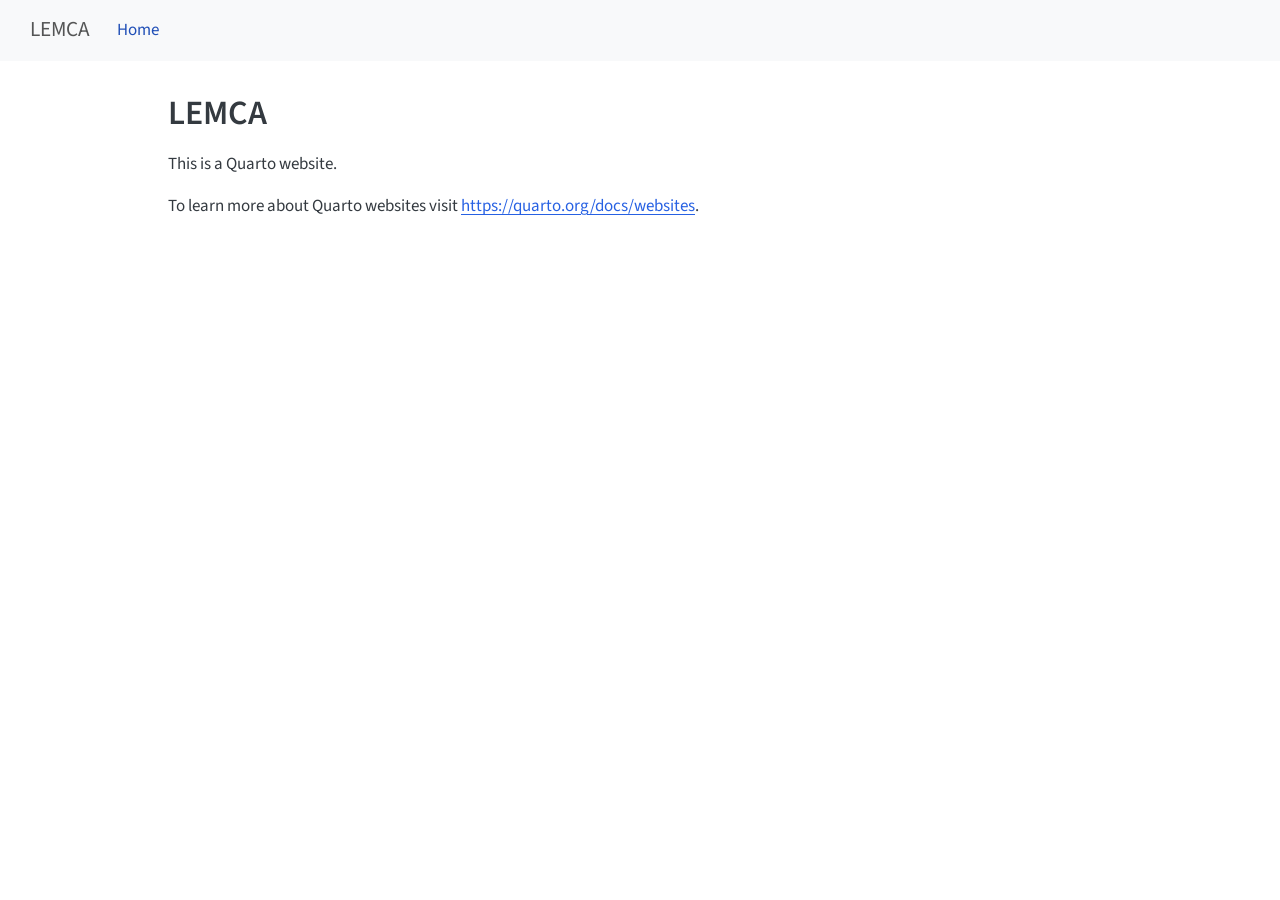
==== docs/index.html @ 1ae6f02f "qarto init" ====
<!DOCTYPE html>
<html xmlns="http://www.w3.org/1999/xhtml" lang="en" xml:lang="en"><head>

<meta charset="utf-8">
<meta name="generator" content="quarto-1.5.56">

<meta name="viewport" content="width=device-width, initial-scale=1.0, user-scalable=yes">


<title>LEMCA</title>
<style>
code{white-space: pre-wrap;}
span.smallcaps{font-variant: small-caps;}
div.columns{display: flex; gap: min(4vw, 1.5em);}
div.column{flex: auto; overflow-x: auto;}
div.hanging-indent{margin-left: 1.5em; text-indent: -1.5em;}
ul.task-list{list-style: none;}
ul.task-list li input[type="checkbox"] {
  width: 0.8em;
  margin: 0 0.8em 0.2em -1em; /* quarto-specific, see https://github.com/quarto-dev/quarto-cli/issues/4556 */ 
  vertical-align: middle;
}
</style>


<script src="site_libs/quarto-nav/quarto-nav.js"></script>
<script src="site_libs/quarto-nav/headroom.min.js"></script>
<script src="site_libs/clipboard/clipboard.min.js"></script>
<script src="site_libs/quarto-search/autocomplete.umd.js"></script>
<script src="site_libs/quarto-search/fuse.min.js"></script>
<script src="site_libs/quarto-search/quarto-search.js"></script>
<meta name="quarto:offset" content="./">
<script src="site_libs/quarto-html/quarto.js"></script>
<script src="site_libs/quarto-html/popper.min.js"></script>
<script src="site_libs/quarto-html/tippy.umd.min.js"></script>
<script src="site_libs/quarto-html/anchor.min.js"></script>
<link href="site_libs/quarto-html/tippy.css" rel="stylesheet">
<link href="site_libs/quarto-html/quarto-syntax-highlighting.css" rel="stylesheet" id="quarto-text-highlighting-styles">
<script src="site_libs/bootstrap/bootstrap.min.js"></script>
<link href="site_libs/bootstrap/bootstrap-icons.css" rel="stylesheet">
<link href="site_libs/bootstrap/bootstrap.min.css" rel="stylesheet" id="quarto-bootstrap" data-mode="light">
<script id="quarto-search-options" type="application/json">{
  "location": "navbar",
  "copy-button": false,
  "collapse-after": 3,
  "panel-placement": "end",
  "type": "overlay",
  "limit": 50,
  "keyboard-shortcut": [
    "f",
    "/",
    "s"
  ],
  "show-item-context": false,
  "language": {
    "search-no-results-text": "No results",
    "search-matching-documents-text": "matching documents",
    "search-copy-link-title": "Copy link to search",
    "search-hide-matches-text": "Hide additional matches",
    "search-more-match-text": "more match in this document",
    "search-more-matches-text": "more matches in this document",
    "search-clear-button-title": "Clear",
    "search-text-placeholder": "",
    "search-detached-cancel-button-title": "Cancel",
    "search-submit-button-title": "Submit",
    "search-label": "Search"
  }
}</script>


<link rel="stylesheet" href="styles.css">
</head>

<body class="nav-fixed">

<div id="quarto-search-results"></div>
  <header id="quarto-header" class="headroom fixed-top">
    <nav class="navbar navbar-expand-lg " data-bs-theme="dark">
      <div class="navbar-container container-fluid">
      <div class="navbar-brand-container mx-auto">
    <a class="navbar-brand" href="./index.html">
    <span class="navbar-title">LEMCA</span>
    </a>
  </div>
            <div id="quarto-search" class="" title="Search"></div>
          <button class="navbar-toggler" type="button" data-bs-toggle="collapse" data-bs-target="#navbarCollapse" aria-controls="navbarCollapse" role="menu" aria-expanded="false" aria-label="Toggle navigation" onclick="if (window.quartoToggleHeadroom) { window.quartoToggleHeadroom(); }">
  <span class="navbar-toggler-icon"></span>
</button>
          <div class="collapse navbar-collapse" id="navbarCollapse">
            <ul class="navbar-nav navbar-nav-scroll me-auto">
  <li class="nav-item">
    <a class="nav-link active" href="./index.html" aria-current="page"> 
<span class="menu-text">Home</span></a>
  </li>  
</ul>
          </div> <!-- /navcollapse -->
            <div class="quarto-navbar-tools">
</div>
      </div> <!-- /container-fluid -->
    </nav>
</header>
<!-- content -->
<div id="quarto-content" class="quarto-container page-columns page-rows-contents page-layout-article page-navbar">
<!-- sidebar -->
<!-- margin-sidebar -->
    <div id="quarto-margin-sidebar" class="sidebar margin-sidebar zindex-bottom">
        
    </div>
<!-- main -->
<main class="content" id="quarto-document-content">

<header id="title-block-header" class="quarto-title-block default">
<div class="quarto-title">
<h1 class="title">LEMCA</h1>
</div>



<div class="quarto-title-meta">

    
  
    
  </div>
  


</header>


<p>This is a Quarto website.</p>
<p>To learn more about Quarto websites visit <a href="https://quarto.org/docs/websites" class="uri">https://quarto.org/docs/websites</a>.</p>



</main> <!-- /main -->
<script id="quarto-html-after-body" type="application/javascript">
window.document.addEventListener("DOMContentLoaded", function (event) {
  const toggleBodyColorMode = (bsSheetEl) => {
    const mode = bsSheetEl.getAttribute("data-mode");
    const bodyEl = window.document.querySelector("body");
    if (mode === "dark") {
      bodyEl.classList.add("quarto-dark");
      bodyEl.classList.remove("quarto-light");
    } else {
      bodyEl.classList.add("quarto-light");
      bodyEl.classList.remove("quarto-dark");
    }
  }
  const toggleBodyColorPrimary = () => {
    const bsSheetEl = window.document.querySelector("link#quarto-bootstrap");
    if (bsSheetEl) {
      toggleBodyColorMode(bsSheetEl);
    }
  }
  toggleBodyColorPrimary();  
  const icon = "";
  const anchorJS = new window.AnchorJS();
  anchorJS.options = {
    placement: 'right',
    icon: icon
  };
  anchorJS.add('.anchored');
  const isCodeAnnotation = (el) => {
    for (const clz of el.classList) {
      if (clz.startsWith('code-annotation-')) {                     
        return true;
      }
    }
    return false;
  }
  const onCopySuccess = function(e) {
    // button target
    const button = e.trigger;
    // don't keep focus
    button.blur();
    // flash "checked"
    button.classList.add('code-copy-button-checked');
    var currentTitle = button.getAttribute("title");
    button.setAttribute("title", "Copied!");
    let tooltip;
    if (window.bootstrap) {
      button.setAttribute("data-bs-toggle", "tooltip");
      button.setAttribute("data-bs-placement", "left");
      button.setAttribute("data-bs-title", "Copied!");
      tooltip = new bootstrap.Tooltip(button, 
        { trigger: "manual", 
          customClass: "code-copy-button-tooltip",
          offset: [0, -8]});
      tooltip.show();    
    }
    setTimeout(function() {
      if (tooltip) {
        tooltip.hide();
        button.removeAttribute("data-bs-title");
        button.removeAttribute("data-bs-toggle");
        button.removeAttribute("data-bs-placement");
      }
      button.setAttribute("title", currentTitle);
      button.classList.remove('code-copy-button-checked');
    }, 1000);
    // clear code selection
    e.clearSelection();
  }
  const getTextToCopy = function(trigger) {
      const codeEl = trigger.previousElementSibling.cloneNode(true);
      for (const childEl of codeEl.children) {
        if (isCodeAnnotation(childEl)) {
          childEl.remove();
        }
      }
      return codeEl.innerText;
  }
  const clipboard = new window.ClipboardJS('.code-copy-button:not([data-in-quarto-modal])', {
    text: getTextToCopy
  });
  clipboard.on('success', onCopySuccess);
  if (window.document.getElementById('quarto-embedded-source-code-modal')) {
    // For code content inside modals, clipBoardJS needs to be initialized with a container option
    // TODO: Check when it could be a function (https://github.com/zenorocha/clipboard.js/issues/860)
    const clipboardModal = new window.ClipboardJS('.code-copy-button[data-in-quarto-modal]', {
      text: getTextToCopy,
      container: window.document.getElementById('quarto-embedded-source-code-modal')
    });
    clipboardModal.on('success', onCopySuccess);
  }
    var localhostRegex = new RegExp(/^(?:http|https):\/\/localhost\:?[0-9]*\//);
    var mailtoRegex = new RegExp(/^mailto:/);
      var filterRegex = new RegExp('/' + window.location.host + '/');
    var isInternal = (href) => {
        return filterRegex.test(href) || localhostRegex.test(href) || mailtoRegex.test(href);
    }
    // Inspect non-navigation links and adorn them if external
 	var links = window.document.querySelectorAll('a[href]:not(.nav-link):not(.navbar-brand):not(.toc-action):not(.sidebar-link):not(.sidebar-item-toggle):not(.pagination-link):not(.no-external):not([aria-hidden]):not(.dropdown-item):not(.quarto-navigation-tool):not(.about-link)');
    for (var i=0; i<links.length; i++) {
      const link = links[i];
      if (!isInternal(link.href)) {
        // undo the damage that might have been done by quarto-nav.js in the case of
        // links that we want to consider external
        if (link.dataset.originalHref !== undefined) {
          link.href = link.dataset.originalHref;
        }
      }
    }
  function tippyHover(el, contentFn, onTriggerFn, onUntriggerFn) {
    const config = {
      allowHTML: true,
      maxWidth: 500,
      delay: 100,
      arrow: false,
      appendTo: function(el) {
          return el.parentElement;
      },
      interactive: true,
      interactiveBorder: 10,
      theme: 'quarto',
      placement: 'bottom-start',
    };
    if (contentFn) {
      config.content = contentFn;
    }
    if (onTriggerFn) {
      config.onTrigger = onTriggerFn;
    }
    if (onUntriggerFn) {
      config.onUntrigger = onUntriggerFn;
    }
    window.tippy(el, config); 
  }
  const noterefs = window.document.querySelectorAll('a[role="doc-noteref"]');
  for (var i=0; i<noterefs.length; i++) {
    const ref = noterefs[i];
    tippyHover(ref, function() {
      // use id or data attribute instead here
      let href = ref.getAttribute('data-footnote-href') || ref.getAttribute('href');
      try { href = new URL(href).hash; } catch {}
      const id = href.replace(/^#\/?/, "");
      const note = window.document.getElementById(id);
      if (note) {
        return note.innerHTML;
      } else {
        return "";
      }
    });
  }
  const xrefs = window.document.querySelectorAll('a.quarto-xref');
  const processXRef = (id, note) => {
    // Strip column container classes
    const stripColumnClz = (el) => {
      el.classList.remove("page-full", "page-columns");
      if (el.children) {
        for (const child of el.children) {
          stripColumnClz(child);
        }
      }
    }
    stripColumnClz(note)
    if (id === null || id.startsWith('sec-')) {
      // Special case sections, only their first couple elements
      const container = document.createElement("div");
      if (note.children && note.children.length > 2) {
        container.appendChild(note.children[0].cloneNode(true));
        for (let i = 1; i < note.children.length; i++) {
          const child = note.children[i];
          if (child.tagName === "P" && child.innerText === "") {
            continue;
          } else {
            container.appendChild(child.cloneNode(true));
            break;
          }
        }
        if (window.Quarto?.typesetMath) {
          window.Quarto.typesetMath(container);
        }
        return container.innerHTML
      } else {
        if (window.Quarto?.typesetMath) {
          window.Quarto.typesetMath(note);
        }
        return note.innerHTML;
      }
    } else {
      // Remove any anchor links if they are present
      const anchorLink = note.querySelector('a.anchorjs-link');
      if (anchorLink) {
        anchorLink.remove();
      }
      if (window.Quarto?.typesetMath) {
        window.Quarto.typesetMath(note);
      }
      // TODO in 1.5, we should make sure this works without a callout special case
      if (note.classList.contains("callout")) {
        return note.outerHTML;
      } else {
        return note.innerHTML;
      }
    }
  }
  for (var i=0; i<xrefs.length; i++) {
    const xref = xrefs[i];
    tippyHover(xref, undefined, function(instance) {
      instance.disable();
      let url = xref.getAttribute('href');
      let hash = undefined; 
      if (url.startsWith('#')) {
        hash = url;
      } else {
        try { hash = new URL(url).hash; } catch {}
      }
      if (hash) {
        const id = hash.replace(/^#\/?/, "");
        const note = window.document.getElementById(id);
        if (note !== null) {
          try {
            const html = processXRef(id, note.cloneNode(true));
            instance.setContent(html);
          } finally {
            instance.enable();
            instance.show();
          }
        } else {
          // See if we can fetch this
          fetch(url.split('#')[0])
          .then(res => res.text())
          .then(html => {
            const parser = new DOMParser();
            const htmlDoc = parser.parseFromString(html, "text/html");
            const note = htmlDoc.getElementById(id);
            if (note !== null) {
              const html = processXRef(id, note);
              instance.setContent(html);
            } 
          }).finally(() => {
            instance.enable();
            instance.show();
          });
        }
      } else {
        // See if we can fetch a full url (with no hash to target)
        // This is a special case and we should probably do some content thinning / targeting
        fetch(url)
        .then(res => res.text())
        .then(html => {
          const parser = new DOMParser();
          const htmlDoc = parser.parseFromString(html, "text/html");
          const note = htmlDoc.querySelector('main.content');
          if (note !== null) {
            // This should only happen for chapter cross references
            // (since there is no id in the URL)
            // remove the first header
            if (note.children.length > 0 && note.children[0].tagName === "HEADER") {
              note.children[0].remove();
            }
            const html = processXRef(null, note);
            instance.setContent(html);
          } 
        }).finally(() => {
          instance.enable();
          instance.show();
        });
      }
    }, function(instance) {
    });
  }
      let selectedAnnoteEl;
      const selectorForAnnotation = ( cell, annotation) => {
        let cellAttr = 'data-code-cell="' + cell + '"';
        let lineAttr = 'data-code-annotation="' +  annotation + '"';
        const selector = 'span[' + cellAttr + '][' + lineAttr + ']';
        return selector;
      }
      const selectCodeLines = (annoteEl) => {
        const doc = window.document;
        const targetCell = annoteEl.getAttribute("data-target-cell");
        const targetAnnotation = annoteEl.getAttribute("data-target-annotation");
        const annoteSpan = window.document.querySelector(selectorForAnnotation(targetCell, targetAnnotation));
        const lines = annoteSpan.getAttribute("data-code-lines").split(",");
        const lineIds = lines.map((line) => {
          return targetCell + "-" + line;
        })
        let top = null;
        let height = null;
        let parent = null;
        if (lineIds.length > 0) {
            //compute the position of the single el (top and bottom and make a div)
            const el = window.document.getElementById(lineIds[0]);
            top = el.offsetTop;
            height = el.offsetHeight;
            parent = el.parentElement.parentElement;
          if (lineIds.length > 1) {
            const lastEl = window.document.getElementById(lineIds[lineIds.length - 1]);
            const bottom = lastEl.offsetTop + lastEl.offsetHeight;
            height = bottom - top;
          }
          if (top !== null && height !== null && parent !== null) {
            // cook up a div (if necessary) and position it 
            let div = window.document.getElementById("code-annotation-line-highlight");
            if (div === null) {
              div = window.document.createElement("div");
              div.setAttribute("id", "code-annotation-line-highlight");
              div.style.position = 'absolute';
              parent.appendChild(div);
            }
            div.style.top = top - 2 + "px";
            div.style.height = height + 4 + "px";
            div.style.left = 0;
            let gutterDiv = window.document.getElementById("code-annotation-line-highlight-gutter");
            if (gutterDiv === null) {
              gutterDiv = window.document.createElement("div");
              gutterDiv.setAttribute("id", "code-annotation-line-highlight-gutter");
              gutterDiv.style.position = 'absolute';
              const codeCell = window.document.getElementById(targetCell);
              const gutter = codeCell.querySelector('.code-annotation-gutter');
              gutter.appendChild(gutterDiv);
            }
            gutterDiv.style.top = top - 2 + "px";
            gutterDiv.style.height = height + 4 + "px";
          }
          selectedAnnoteEl = annoteEl;
        }
      };
      const unselectCodeLines = () => {
        const elementsIds = ["code-annotation-line-highlight", "code-annotation-line-highlight-gutter"];
        elementsIds.forEach((elId) => {
          const div = window.document.getElementById(elId);
          if (div) {
            div.remove();
          }
        });
        selectedAnnoteEl = undefined;
      };
        // Handle positioning of the toggle
    window.addEventListener(
      "resize",
      throttle(() => {
        elRect = undefined;
        if (selectedAnnoteEl) {
          selectCodeLines(selectedAnnoteEl);
        }
      }, 10)
    );
    function throttle(fn, ms) {
    let throttle = false;
    let timer;
      return (...args) => {
        if(!throttle) { // first call gets through
            fn.apply(this, args);
            throttle = true;
        } else { // all the others get throttled
            if(timer) clearTimeout(timer); // cancel #2
            timer = setTimeout(() => {
              fn.apply(this, args);
              timer = throttle = false;
            }, ms);
        }
      };
    }
      // Attach click handler to the DT
      const annoteDls = window.document.querySelectorAll('dt[data-target-cell]');
      for (const annoteDlNode of annoteDls) {
        annoteDlNode.addEventListener('click', (event) => {
          const clickedEl = event.target;
          if (clickedEl !== selectedAnnoteEl) {
            unselectCodeLines();
            const activeEl = window.document.querySelector('dt[data-target-cell].code-annotation-active');
            if (activeEl) {
              activeEl.classList.remove('code-annotation-active');
            }
            selectCodeLines(clickedEl);
            clickedEl.classList.add('code-annotation-active');
          } else {
            // Unselect the line
            unselectCodeLines();
            clickedEl.classList.remove('code-annotation-active');
          }
        });
      }
  const findCites = (el) => {
    const parentEl = el.parentElement;
    if (parentEl) {
      const cites = parentEl.dataset.cites;
      if (cites) {
        return {
          el,
          cites: cites.split(' ')
        };
      } else {
        return findCites(el.parentElement)
      }
    } else {
      return undefined;
    }
  };
  var bibliorefs = window.document.querySelectorAll('a[role="doc-biblioref"]');
  for (var i=0; i<bibliorefs.length; i++) {
    const ref = bibliorefs[i];
    const citeInfo = findCites(ref);
    if (citeInfo) {
      tippyHover(citeInfo.el, function() {
        var popup = window.document.createElement('div');
        citeInfo.cites.forEach(function(cite) {
          var citeDiv = window.document.createElement('div');
          citeDiv.classList.add('hanging-indent');
          citeDiv.classList.add('csl-entry');
          var biblioDiv = window.document.getElementById('ref-' + cite);
          if (biblioDiv) {
            citeDiv.innerHTML = biblioDiv.innerHTML;
          }
          popup.appendChild(citeDiv);
        });
        return popup.innerHTML;
      });
    }
  }
});
</script>
</div> <!-- /content -->




</body></html>
---- docs/site_libs/quarto-html/tippy.css ----
.tippy-box[data-animation=fade][data-state=hidden]{opacity:0}[data-tippy-root]{max-width:calc(100vw - 10px)}.tippy-box{position:relative;background-color:#333;color:#fff;border-radius:4px;font-size:14px;line-height:1.4;white-space:normal;outline:0;transition-property:transform,visibility,opacity}.tippy-box[data-placement^=top]>.tippy-arrow{bottom:0}.tippy-box[data-placement^=top]>.tippy-arrow:before{bottom:-7px;left:0;border-width:8px 8px 0;border-top-color:initial;transform-origin:center top}.tippy-box[data-placement^=bottom]>.tippy-arrow{top:0}.tippy-box[data-placement^=bottom]>.tippy-arrow:before{top:-7px;left:0;border-width:0 8px 8px;border-bottom-color:initial;transform-origin:center bottom}.tippy-box[data-placement^=left]>.tippy-arrow{right:0}.tippy-box[data-placement^=left]>.tippy-arrow:before{border-width:8px 0 8px 8px;border-left-color:initial;right:-7px;transform-origin:center left}.tippy-box[data-placement^=right]>.tippy-arrow{left:0}.tippy-box[data-placement^=right]>.tippy-arrow:before{left:-7px;border-width:8px 8px 8px 0;border-right-color:initial;transform-origin:center right}.tippy-box[data-inertia][data-state=visible]{transition-timing-function:cubic-bezier(.54,1.5,.38,1.11)}.tippy-arrow{width:16px;height:16px;color:#333}.tippy-arrow:before{content:"";position:absolute;border-color:transparent;border-style:solid}.tippy-content{position:relative;padding:5px 9px;z-index:1}
---- docs/styles.css ----
/* css styles */
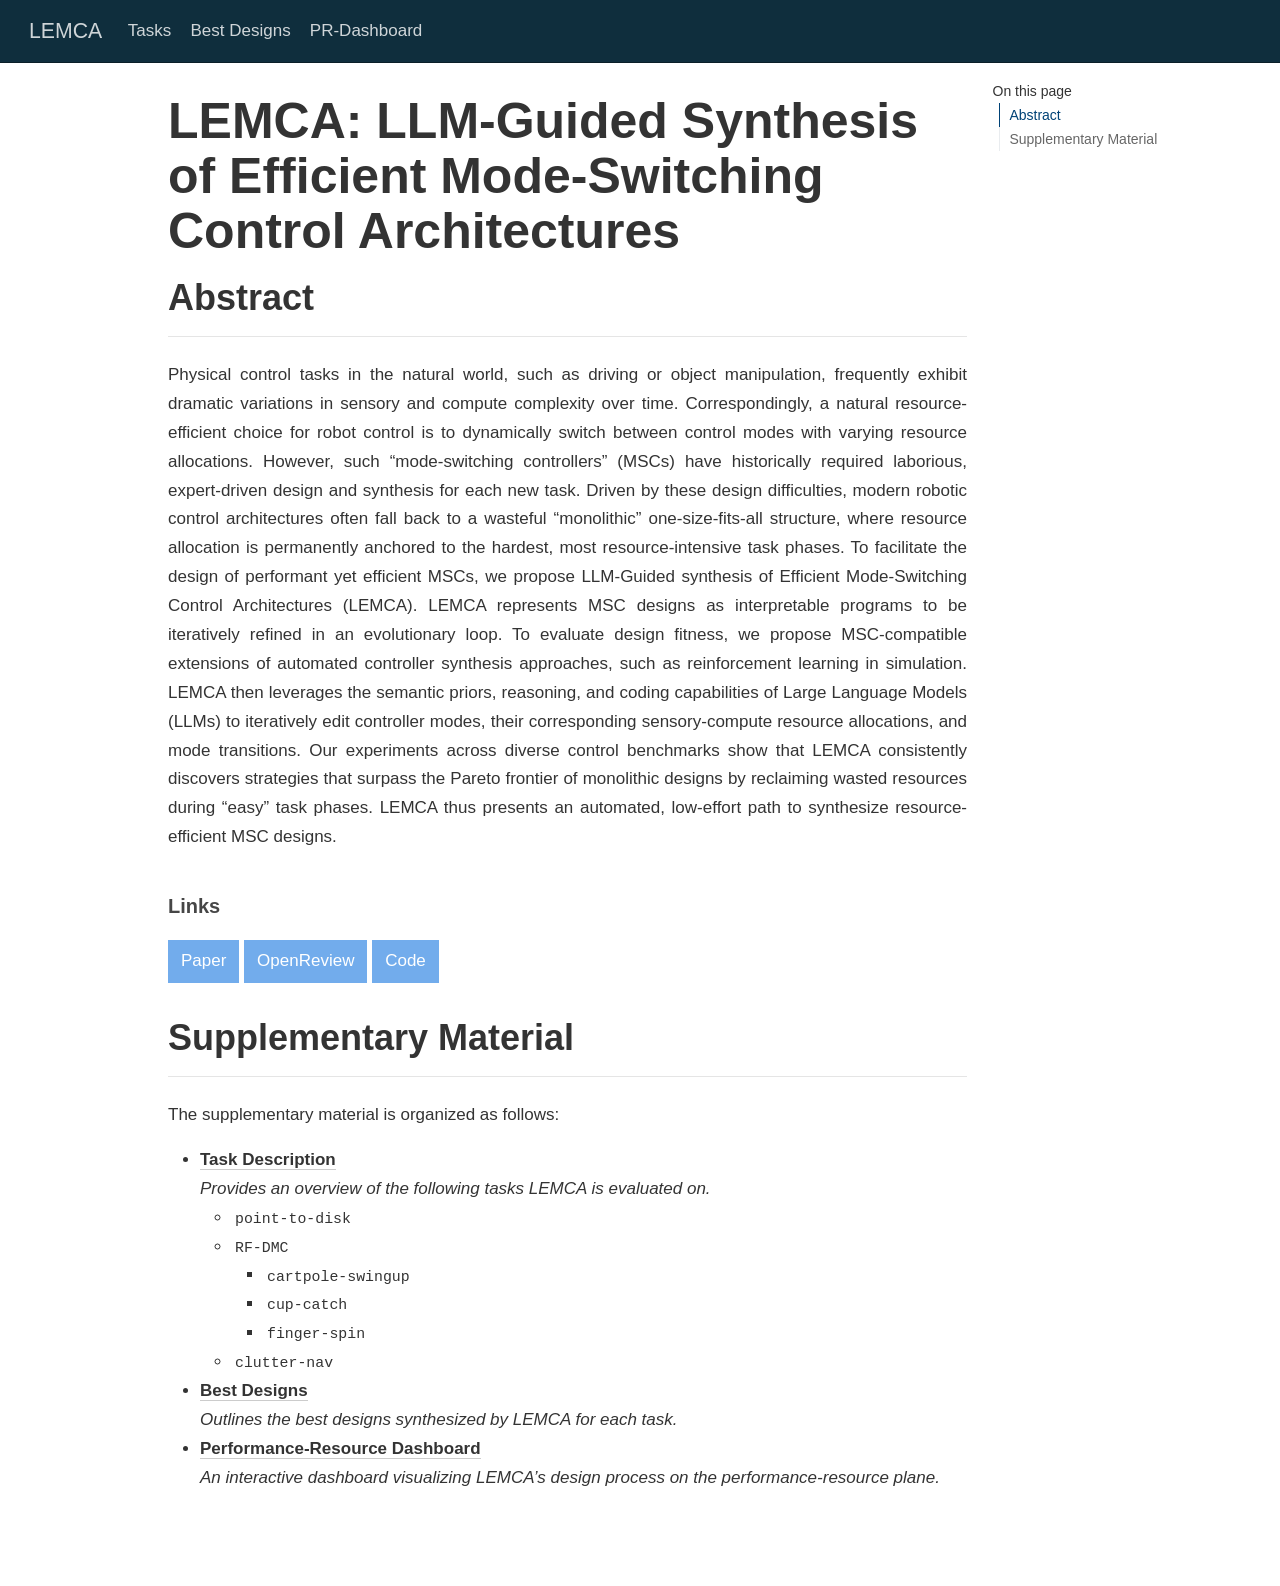
==== commit 76fb6407: "init task overview" ====
--- a/docs/index.html
+++ b/docs/index.html
@@ -7,7 +7,7 @@
 <meta name="viewport" content="width=device-width, initial-scale=1.0, user-scalable=yes">
 
 
-<title>LEMCA</title>
+<title>LEMCA: LLM-Guided Synthesis of Efficient Mode-Switching Control Architectures – LEMCA</title>
 <style>
 code{white-space: pre-wrap;}
 span.smallcaps{font-variant: small-caps;}
@@ -30,6 +30,7 @@
 <script src="site_libs/quarto-search/fuse.min.js"></script>
 <script src="site_libs/quarto-search/quarto-search.js"></script>
 <meta name="quarto:offset" content="./">
+<link href="./favicon.ico" rel="icon">
 <script src="site_libs/quarto-html/quarto.js"></script>
 <script src="site_libs/quarto-html/popper.min.js"></script>
 <script src="site_libs/quarto-html/tippy.umd.min.js"></script>
@@ -89,8 +90,16 @@
           <div class="collapse navbar-collapse" id="navbarCollapse">
             <ul class="navbar-nav navbar-nav-scroll me-auto">
   <li class="nav-item">
-    <a class="nav-link active" href="./index.html" aria-current="page"> 
-<span class="menu-text">Home</span></a>
+    <a class="nav-link" href="./tasks/overview.html"> 
+<span class="menu-text">Tasks</span></a>
+  </li>  
+  <li class="nav-item">
+    <a class="nav-link" href="./designs.html"> 
+<span class="menu-text">Best Designs</span></a>
+  </li>  
+  <li class="nav-item">
+    <a class="nav-link" href="./dashboard-PR.html"> 
+<span class="menu-text">PR-Dashboard</span></a>
   </li>  
 </ul>
           </div> <!-- /navcollapse -->
@@ -103,15 +112,25 @@
 <div id="quarto-content" class="quarto-container page-columns page-rows-contents page-layout-article page-navbar">
 <!-- sidebar -->
 <!-- margin-sidebar -->
-    <div id="quarto-margin-sidebar" class="sidebar margin-sidebar zindex-bottom">
-        
+    <div id="quarto-margin-sidebar" class="sidebar margin-sidebar">
+        <nav id="TOC" role="doc-toc" class="toc-active">
+    <h2 id="toc-title">On this page</h2>
+   
+  <ul>
+  <li><a href="#abstract" id="toc-abstract" class="nav-link active" data-scroll-target="#abstract">Abstract</a>
+  <ul class="collapse">
+  <li><a href="#links" id="toc-links" class="nav-link" data-scroll-target="#links">Links</a></li>
+  </ul></li>
+  <li><a href="#supplementary-material" id="toc-supplementary-material" class="nav-link" data-scroll-target="#supplementary-material">Supplementary Material</a></li>
+  </ul>
+</nav>
     </div>
 <!-- main -->
 <main class="content" id="quarto-document-content">
 
 <header id="title-block-header" class="quarto-title-block default">
 <div class="quarto-title">
-<h1 class="title">LEMCA</h1>
+<h1 class="title">LEMCA: LLM-Guided Synthesis of Efficient Mode-Switching Control Architectures</h1>
 </div>
 
 
@@ -128,10 +147,37 @@
 </header>
 
 
-<p>This is a Quarto website.</p>
-<p>To learn more about Quarto websites visit <a href="https://quarto.org/docs/websites" class="uri">https://quarto.org/docs/websites</a>.</p>
-
-
+<section id="abstract" class="level2">
+<h2 class="anchored" data-anchor-id="abstract">Abstract</h2>
+<div style="text-align: justify;">
+<p>Physical control tasks in the natural world, such as driving or object manipulation, frequently exhibit dramatic variations in sensory and compute complexity over time. Correspondingly, a natural resource-efficient choice for robot control is to dynamically switch between control modes with varying resource allocations. However, such “mode-switching controllers” (MSCs) have historically required laborious, expert-driven design and synthesis for each new task. Driven by these design difficulties, modern robotic control architectures often fall back to a wasteful “monolithic” one-size-fits-all structure, where resource allocation is permanently anchored to the hardest, most resource-intensive task phases. To facilitate the design of performant yet efficient MSCs, we propose LLM-Guided synthesis of Efficient Mode-Switching Control Architectures (LEMCA). LEMCA represents MSC designs as interpretable programs to be iteratively refined in an evolutionary loop. To evaluate design fitness, we propose MSC-compatible extensions of automated controller synthesis approaches, such as reinforcement learning in simulation. LEMCA then leverages the semantic priors, reasoning, and coding capabilities of Large Language Models (LLMs) to iteratively edit controller modes, their corresponding sensory-compute resource allocations, and mode transitions. Our experiments across diverse control benchmarks show that LEMCA consistently discovers strategies that surpass the Pareto frontier of monolithic designs by reclaiming wasted resources during “easy” task phases. LEMCA thus presents an automated, low-effort path to synthesize resource-efficient MSC designs.</p>
+</div>
+<section id="links" class="level3">
+<h3 class="anchored" data-anchor-id="links">Links</h3>
+<p><a href="./" class="btn btn-primary disabled" role="button">Paper</a> <a href="./" class="btn btn-primary disabled" role="button">OpenReview</a> <a href="./" class="btn btn-primary disabled" role="button">Code</a></p>
+</section>
+</section>
+<section id="supplementary-material" class="level2">
+<h2 class="anchored" data-anchor-id="supplementary-material">Supplementary Material</h2>
+<p>The supplementary material is organized as follows:</p>
+<ul>
+<li><a href="./tasks/overview.html"><strong>Task Description</strong></a> <br><em>Provides an overview of the following tasks LEMCA is evaluated on.</em>
+<ul>
+<li><code>point-to-disk</code></li>
+<li><code>RF-DMC</code>
+<ul>
+<li><code>cartpole-swingup</code></li>
+<li><code>cup-catch</code></li>
+<li><code>finger-spin</code></li>
+</ul></li>
+<li><code>clutter-nav</code></li>
+</ul></li>
+<li><a href="./designs.html"><strong>Best Designs</strong></a> <br><em>Outlines the best designs synthesized by LEMCA for each task.</em></li>
+<li><a href="./dashboard-PR.html"><strong>Performance-Resource Dashboard</strong></a> <br><em>An interactive dashboard visualizing LEMCA’s design process on the performance-resource plane.</em></li>
+</ul>
+
+
+</section>
 
 </main> <!-- /main -->
 <script id="quarto-html-after-body" type="application/javascript">
--- a/docs/site_libs/quarto-html/quarto-syntax-highlighting.css
+++ b/docs/site_libs/quarto-html/quarto-syntax-highlighting.css
@@ -0,0 +1,205 @@
+/* quarto syntax highlight colors */
+:root {
+  --quarto-hl-ot-color: #003B4F;
+  --quarto-hl-at-color: #657422;
+  --quarto-hl-ss-color: #20794D;
+  --quarto-hl-an-color: #5E5E5E;
+  --quarto-hl-fu-color: #4758AB;
+  --quarto-hl-st-color: #20794D;
+  --quarto-hl-cf-color: #003B4F;
+  --quarto-hl-op-color: #5E5E5E;
+  --quarto-hl-er-color: #AD0000;
+  --quarto-hl-bn-color: #AD0000;
+  --quarto-hl-al-color: #AD0000;
+  --quarto-hl-va-color: #111111;
+  --quarto-hl-bu-color: inherit;
+  --quarto-hl-ex-color: inherit;
+  --quarto-hl-pp-color: #AD0000;
+  --quarto-hl-in-color: #5E5E5E;
+  --quarto-hl-vs-color: #20794D;
+  --quarto-hl-wa-color: #5E5E5E;
+  --quarto-hl-do-color: #5E5E5E;
+  --quarto-hl-im-color: #00769E;
+  --quarto-hl-ch-color: #20794D;
+  --quarto-hl-dt-color: #AD0000;
+  --quarto-hl-fl-color: #AD0000;
+  --quarto-hl-co-color: #5E5E5E;
+  --quarto-hl-cv-color: #5E5E5E;
+  --quarto-hl-cn-color: #8f5902;
+  --quarto-hl-sc-color: #5E5E5E;
+  --quarto-hl-dv-color: #AD0000;
+  --quarto-hl-kw-color: #003B4F;
+}
+
+/* other quarto variables */
+:root {
+  --quarto-font-monospace: "SFMono-Regular", Menlo, Monaco, Consolas, "Liberation Mono", "Courier New", monospace;
+}
+
+pre > code.sourceCode > span {
+  color: #003B4F;
+}
+
+code span {
+  color: #003B4F;
+}
+
+code.sourceCode > span {
+  color: #003B4F;
+}
+
+div.sourceCode,
+div.sourceCode pre.sourceCode {
+  color: #003B4F;
+}
+
+code span.ot {
+  color: #003B4F;
+  font-style: inherit;
+}
+
+code span.at {
+  color: #657422;
+  font-style: inherit;
+}
+
+code span.ss {
+  color: #20794D;
+  font-style: inherit;
+}
+
+code span.an {
+  color: #5E5E5E;
+  font-style: inherit;
+}
+
+code span.fu {
+  color: #4758AB;
+  font-style: inherit;
+}
+
+code span.st {
+  color: #20794D;
+  font-style: inherit;
+}
+
+code span.cf {
+  color: #003B4F;
+  font-weight: bold;
+  font-style: inherit;
+}
+
+code span.op {
+  color: #5E5E5E;
+  font-style: inherit;
+}
+
+code span.er {
+  color: #AD0000;
+  font-style: inherit;
+}
+
+code span.bn {
+  color: #AD0000;
+  font-style: inherit;
+}
+
+code span.al {
+  color: #AD0000;
+  font-style: inherit;
+}
+
+code span.va {
+  color: #111111;
+  font-style: inherit;
+}
+
+code span.bu {
+  font-style: inherit;
+}
+
+code span.ex {
+  font-style: inherit;
+}
+
+code span.pp {
+  color: #AD0000;
+  font-style: inherit;
+}
+
+code span.in {
+  color: #5E5E5E;
+  font-style: inherit;
+}
+
+code span.vs {
+  color: #20794D;
+  font-style: inherit;
+}
+
+code span.wa {
+  color: #5E5E5E;
+  font-style: italic;
+}
+
+code span.do {
+  color: #5E5E5E;
+  font-style: italic;
+}
+
+code span.im {
+  color: #00769E;
+  font-style: inherit;
+}
+
+code span.ch {
+  color: #20794D;
+  font-style: inherit;
+}
+
+code span.dt {
+  color: #AD0000;
+  font-style: inherit;
+}
+
+code span.fl {
+  color: #AD0000;
+  font-style: inherit;
+}
+
+code span.co {
+  color: #5E5E5E;
+  font-style: inherit;
+}
+
+code span.cv {
+  color: #5E5E5E;
+  font-style: italic;
+}
+
+code span.cn {
+  color: #8f5902;
+  font-style: inherit;
+}
+
+code span.sc {
+  color: #5E5E5E;
+  font-style: inherit;
+}
+
+code span.dv {
+  color: #AD0000;
+  font-style: inherit;
+}
+
+code span.kw {
+  color: #003B4F;
+  font-weight: bold;
+  font-style: inherit;
+}
+
+.prevent-inlining {
+  content: "</";
+}
+
+/*# sourceMappingURL=debc5d5d77c3f9108843748ff7464032.css.map */
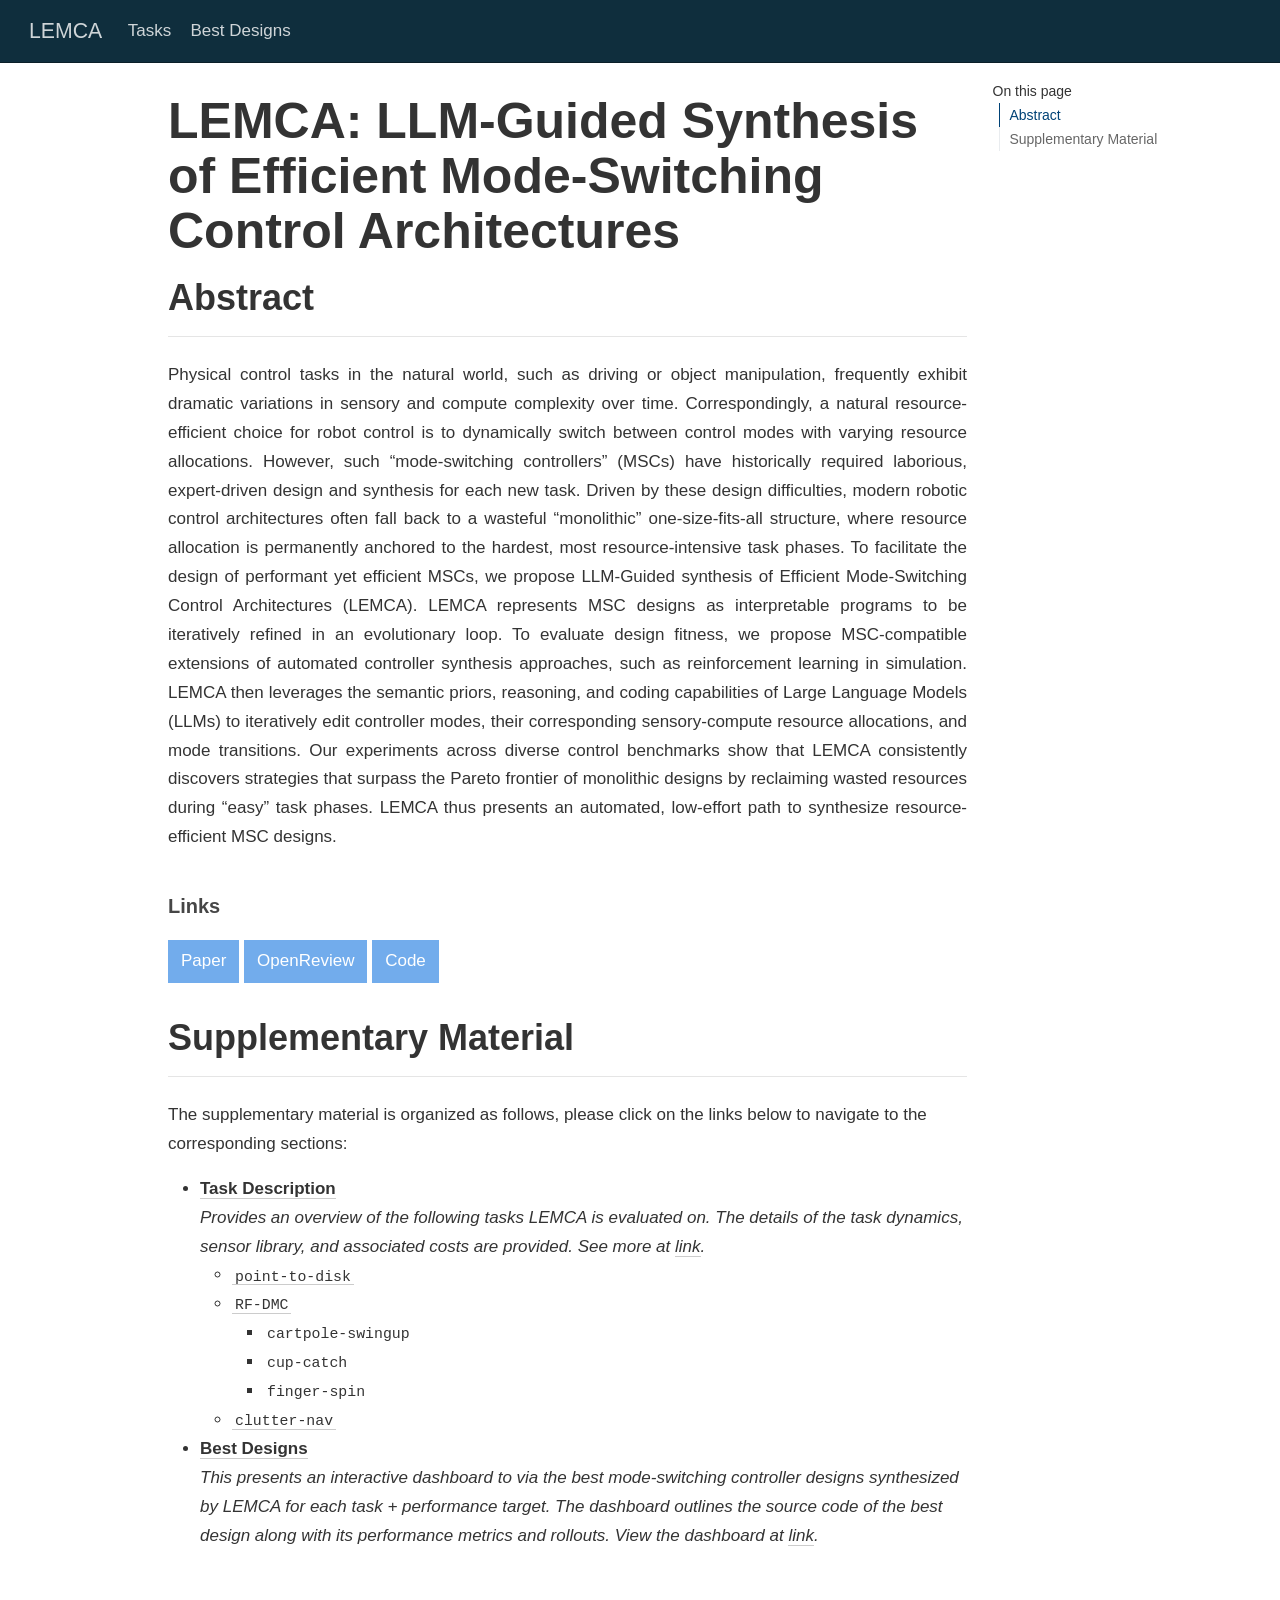
==== commit 32a3f1bf: "commit content" ====
--- a/docs/index.html
+++ b/docs/index.html
@@ -67,6 +67,200 @@
     "search-label": "Search"
   }
 }</script>
+<script>
+(function () {
+  window.MathJax = window.MathJax || {};
+  window.MathJax.tex = window.MathJax.tex || {};
+  window.MathJax.tex.macros = Object.assign(window.MathJax.tex.macros || {}, {
+    // floor / ceil
+    ceil:  ['\\lceil #1 \\rceil', 1],
+    floor: ['\\lfloor #1 \\rfloor', 1],
+
+    // scalar shorthands
+    eps:  '{\\epsilon}',
+    reta: '{\\textnormal{\\eta}}',
+    ra: '{\\textnormal{a}}', rb: '{\\textnormal{b}}', rc: '{\\textnormal{c}}',
+    rd: '{\\textnormal{d}}', re: '{\\textnormal{e}}', rf: '{\\textnormal{f}}',
+    rg: '{\\textnormal{g}}', rh: '{\\textnormal{h}}', ri: '{\\textnormal{i}}',
+    rj: '{\\textnormal{j}}', rk: '{\\textnormal{k}}', rl: '{\\textnormal{l}}',
+    rn: '{\\textnormal{n}}', ro: '{\\textnormal{o}}', rp: '{\\textnormal{p}}',
+    rq: '{\\textnormal{q}}', rr: '{\\textnormal{r}}', rs: '{\\textnormal{s}}',
+    rt: '{\\textnormal{t}}', ru: '{\\textnormal{u}}', rv: '{\\textnormal{v}}',
+    rw: '{\\textnormal{w}}', rx: '{\\textnormal{x}}', ry: '{\\textnormal{y}}',
+    rz: '{\\textnormal{z}}',
+
+    // random vectors
+    rvepsilon: '{\\mathbf{\\epsilon}}', rvtheta: '{\\mathbf{\\theta}}',
+    rva: '{\\mathbf{a}}', rvb: '{\\mathbf{b}}', rvc: '{\\mathbf{c}}',
+    rvd: '{\\mathbf{d}}', rve: '{\\mathbf{e}}', rvf: '{\\mathbf{f}}',
+    rvg: '{\\mathbf{g}}', rvh: '{\\mathbf{h}}', rvj: '{\\mathbf{j}}',
+    rvk: '{\\mathbf{k}}', rvl: '{\\mathbf{l}}', rvm: '{\\mathbf{m}}',
+    rvn: '{\\mathbf{n}}', rvo: '{\\mathbf{o}}', rvp: '{\\mathbf{p}}',
+    rvq: '{\\mathbf{q}}', rvr: '{\\mathbf{r}}', rvs: '{\\mathbf{s}}',
+    rvt: '{\\mathbf{t}}', rvu: '{\\mathbf{u}}', rvv: '{\\mathbf{v}}',
+    rvw: '{\\mathbf{w}}', rvx: '{\\mathbf{x}}', rvy: '{\\mathbf{y}}',
+    rvz: '{\\mathbf{z}}',
+
+    // elements of random vectors
+    erva: '{\\textnormal{a}}', ervb: '{\\textnormal{b}}', ervc: '{\\textnormal{c}}',
+    ervd: '{\\textnormal{d}}', erve: '{\\textnormal{e}}', ervf: '{\\textnormal{f}}',
+    ervg: '{\\textnormal{g}}', ervh: '{\\textnormal{h}}', ervi: '{\\textnormal{i}}',
+    ervj: '{\\textnormal{j}}', ervk: '{\\textnormal{k}}', ervl: '{\\textnormal{l}}',
+    ervm: '{\\textnormal{m}}', ervn: '{\\textnormal{n}}', ervo: '{\\textnormal{o}}',
+    ervp: '{\\textnormal{p}}', ervq: '{\\textnormal{q}}', ervr: '{\\textnormal{r}}',
+    ervs: '{\\textnormal{s}}', ervt: '{\\textnormal{t}}', ervu: '{\\textnormal{u}}',
+    ervv: '{\\textnormal{v}}', ervw: '{\\textnormal{w}}', ervx: '{\\textnormal{x}}',
+    ervy: '{\\textnormal{y}}', ervz: '{\\textnormal{z}}',
+
+    // random matrices (bold)
+    rmA: '{\\mathbf{A}}', rmB: '{\\mathbf{B}}', rmC: '{\\mathbf{C}}',
+    rmD: '{\\mathbf{D}}', rmE: '{\\mathbf{E}}', rmF: '{\\mathbf{F}}',
+    rmG: '{\\mathbf{G}}', rmH: '{\\mathbf{H}}', rmI: '{\\mathbf{I}}',
+    rmK: '{\\mathbf{K}}', rmL: '{\\mathbf{L}}', rmM: '{\\mathbf{M}}',
+    rmN: '{\\mathbf{N}}', rmO: '{\\mathbf{O}}', rmP: '{\\mathbf{P}}',
+    rmQ: '{\\mathbf{Q}}', rmS: '{\\mathbf{S}}', rmT: '{\\mathbf{T}}',
+    rmU: '{\\mathbf{U}}', rmV: '{\\mathbf{V}}', rmW: '{\\mathbf{W}}',
+    rmX: '{\\mathbf{X}}', rmY: '{\\mathbf{Y}}', rmZ: '{\\mathbf{Z}}',
+
+    // elements of random matrices
+    ermA: '{\\textnormal{A}}', ermB: '{\\textnormal{B}}', ermC: '{\\textnormal{C}}',
+    ermD: '{\\textnormal{D}}', ermE: '{\\textnormal{E}}', ermF: '{\\textnormal{F}}',
+    ermG: '{\\textnormal{G}}', ermH: '{\\textnormal{H}}', ermI: '{\\textnormal{I}}',
+    ermJ: '{\\textnormal{J}}', ermK: '{\\textnormal{K}}', ermL: '{\\textnormal{L}}',
+    ermM: '{\\textnormal{M}}', ermN: '{\\textnormal{N}}', ermO: '{\\textnormal{O}}',
+    ermP: '{\\textnormal{P}}', ermQ: '{\\textnormal{Q}}', ermR: '{\\textnormal{R}}',
+    ermS: '{\\textnormal{S}}', ermT: '{\\textnormal{T}}', ermU: '{\\textnormal{U}}',
+    ermV: '{\\textnormal{V}}', ermW: '{\\textnormal{W}}', ermX: '{\\textnormal{X}}',
+    ermY: '{\\textnormal{Y}}', ermZ: '{\\textnormal{Z}}',
+
+    // vectors (bold)
+    vzero: '{\\mathbf{0}}', vone: '{\\mathbf{1}}',
+    vmu: '{\\boldsymbol{\\mu}}', vtheta: '{\\boldsymbol{\\theta}}',
+    va: '{\\mathbf{a}}', vb: '{\\mathbf{b}}', vc: '{\\mathbf{c}}',
+    vd: '{\\mathbf{d}}', ve: '{\\mathbf{e}}', vf: '{\\mathbf{f}}',
+    vg: '{\\mathbf{g}}', vh: '{\\mathbf{h}}', vi: '{\\mathbf{i}}',
+    vj: '{\\mathbf{j}}', vk: '{\\mathbf{k}}', vl: '{\\mathbf{l}}',
+    vm: '{\\mathbf{m}}', vn: '{\\mathbf{n}}', vo: '{\\mathbf{o}}',
+    vp: '{\\mathbf{p}}', vq: '{\\mathbf{q}}', vr: '{\\mathbf{r}}',
+    vs: '{\\mathbf{s}}', vt: '{\\mathbf{t}}', vu: '{\\mathbf{u}}',
+    vv: '{\\mathbf{v}}', vw: '{\\mathbf{w}}', vx: '{\\mathbf{x}}',
+    vy: '{\\mathbf{y}}', vz: '{\\mathbf{z}}',
+
+    // elements of vectors
+    evalpha: '{\\alpha}',   evbeta: '{\\beta}',    evepsilon: '{\\epsilon}',
+    evlambda: '{\\lambda}', evomega: '{\\omega}',  evmu: '{\\mu}',
+    evpsi: '{\\psi}',       evsigma: '{\\sigma}',  evtheta: '{\\theta}',
+    eva: '{a}', evb: '{b}', evc: '{c}', evd: '{d}', eve: '{e}',
+    evf: '{f}', evg: '{g}', evh: '{h}', evi: '{i}', evj: '{j}',
+    evk: '{k}', evl: '{l}', evm: '{m}', evn: '{n}', evo: '{o}',
+    evp: '{p}', evq: '{q}', evr: '{r}', evs: '{s}', evt: '{t}',
+    evu: '{u}', evv: '{v}', evw: '{w}', evx: '{x}', evy: '{y}',
+    evz: '{z}',
+
+    // matrices
+    mA: '{\\mathbf{A}}', mB: '{\\mathbf{B}}', mC: '{\\mathbf{C}}',
+    mD: '{\\mathbf{D}}', mE: '{\\mathbf{E}}', mF: '{\\mathbf{F}}',
+    mG: '{\\mathbf{G}}', mH: '{\\mathbf{H}}', mI: '{\\mathbf{I}}',
+    mJ: '{\\mathbf{J}}', mK: '{\\mathbf{K}}', mL: '{\\mathbf{L}}',
+    mM: '{\\mathbf{M}}', mN: '{\\mathbf{N}}', mO: '{\\mathbf{O}}',
+    mP: '{\\mathbf{P}}', mQ: '{\\mathbf{Q}}', mR: '{\\mathbf{R}}',
+    mS: '{\\mathbf{S}}', mT: '{\\mathbf{T}}', mU: '{\\mathbf{U}}',
+    mV: '{\\mathbf{V}}', mW: '{\\mathbf{W}}', mX: '{\\mathbf{X}}',
+    mY: '{\\mathbf{Y}}', mZ: '{\\mathbf{Z}}',
+    mBeta: '{\\boldsymbol{\\beta}}', mPhi: '{\\boldsymbol{\\Phi}}',
+    mLambda: '{\\boldsymbol{\\Lambda}}', mSigma: '{\\boldsymbol{\\Sigma}}',
+
+    // tensors (mathsfit not available in MathJax; fall back to mathbf)
+    tens:  ['\\mathbf{#1}', 1],
+    etens: ['\\mathit{#1}', 1],
+    tA: '{\\mathbf{A}}', tB: '{\\mathbf{B}}', tC: '{\\mathbf{C}}',
+    tD: '{\\mathbf{D}}', tE: '{\\mathbf{E}}', tF: '{\\mathbf{F}}',
+    tG: '{\\mathbf{G}}', tH: '{\\mathbf{H}}', tI: '{\\mathbf{I}}',
+    tJ: '{\\mathbf{J}}', tK: '{\\mathbf{K}}', tL: '{\\mathbf{L}}',
+    tM: '{\\mathbf{M}}', tN: '{\\mathbf{N}}', tO: '{\\mathbf{O}}',
+    tP: '{\\mathbf{P}}', tQ: '{\\mathbf{Q}}', tR: '{\\mathbf{R}}',
+    tS: '{\\mathbf{S}}', tT: '{\\mathbf{T}}', tU: '{\\mathbf{U}}',
+    tV: '{\\mathbf{V}}', tW: '{\\mathbf{W}}', tX: '{\\mathbf{X}}',
+    tY: '{\\mathbf{Y}}', tZ: '{\\mathbf{Z}}',
+
+    // graphs / sets
+    gA: '{\\mathcal{A}}', gB: '{\\mathcal{B}}', gC: '{\\mathcal{C}}',
+    gD: '{\\mathcal{D}}', gE: '{\\mathcal{E}}', gF: '{\\mathcal{F}}',
+    gG: '{\\mathcal{G}}', gH: '{\\mathcal{H}}', gI: '{\\mathcal{I}}',
+    gJ: '{\\mathcal{J}}', gK: '{\\mathcal{K}}', gL: '{\\mathcal{L}}',
+    gM: '{\\mathcal{M}}', gN: '{\\mathcal{N}}', gO: '{\\mathcal{O}}',
+    gP: '{\\mathcal{P}}', gQ: '{\\mathcal{Q}}', gR: '{\\mathcal{R}}',
+    gS: '{\\mathcal{S}}', gT: '{\\mathcal{T}}', gU: '{\\mathcal{U}}',
+    gV: '{\\mathcal{V}}', gW: '{\\mathcal{W}}', gX: '{\\mathcal{X}}',
+    gY: '{\\mathcal{Y}}', gZ: '{\\mathcal{Z}}',
+
+    sA: '{\\mathbb{A}}', sB: '{\\mathbb{B}}', sC: '{\\mathbb{C}}',
+    sD: '{\\mathbb{D}}', sF: '{\\mathbb{F}}', sG: '{\\mathbb{G}}',
+    sH: '{\\mathbb{H}}', sI: '{\\mathbb{I}}', sJ: '{\\mathbb{J}}',
+    sK: '{\\mathbb{K}}', sL: '{\\mathbb{L}}', sM: '{\\mathbb{M}}',
+    sN: '{\\mathbb{N}}', sO: '{\\mathbb{O}}', sP: '{\\mathbb{P}}',
+    sQ: '{\\mathbb{Q}}', sR: '{\\mathbb{R}}', sS: '{\\mathbb{S}}',
+    sT: '{\\mathbb{T}}', sU: '{\\mathbb{U}}', sV: '{\\mathbb{V}}',
+    sW: '{\\mathbb{W}}', sX: '{\\mathbb{X}}', sY: '{\\mathbb{Y}}',
+    sZ: '{\\mathbb{Z}}',
+
+    // matrix entries
+    emLambda: '{\\Lambda}', emSigma: '{\\Sigma}',
+    emA: '{A}', emB: '{B}', emC: '{C}', emD: '{D}', emE: '{E}',
+    emF: '{F}', emG: '{G}', emH: '{H}', emI: '{I}', emJ: '{J}',
+    emK: '{K}', emL: '{L}', emM: '{M}', emN: '{N}', emO: '{O}',
+    emP: '{P}', emQ: '{Q}', emR: '{R}', emS: '{S}', emT: '{T}',
+    emU: '{U}', emV: '{V}', emW: '{W}', emX: '{X}', emY: '{Y}',
+    emZ: '{Z}',
+
+    // tensor entries
+    etLambda: '{\\mathit{\\Lambda}}',
+    etA: '{\\mathit{A}}', etB: '{\\mathit{B}}', etC: '{\\mathit{C}}',
+    etD: '{\\mathit{D}}', etE: '{\\mathit{E}}', etF: '{\\mathit{F}}',
+    etG: '{\\mathit{G}}', etH: '{\\mathit{H}}', etI: '{\\mathit{I}}',
+    etJ: '{\\mathit{J}}', etK: '{\\mathit{K}}', etL: '{\\mathit{L}}',
+    etM: '{\\mathit{M}}', etN: '{\\mathit{N}}', etO: '{\\mathit{O}}',
+    etP: '{\\mathit{P}}', etQ: '{\\mathit{Q}}', etR: '{\\mathit{R}}',
+    etS: '{\\mathit{S}}', etT: '{\\mathit{T}}', etU: '{\\mathit{U}}',
+    etV: '{\\mathit{V}}', etW: '{\\mathit{W}}', etX: '{\\mathit{X}}',
+    etY: '{\\mathit{Y}}', etZ: '{\\mathit{Z}}',
+
+    // standard operators and shorthands
+    laplace:       '\\mathrm{Laplace}',
+    E:             '\\mathbb{E}',
+    Ls:            '\\mathcal{L}',
+    R:             '\\mathbb{R}',
+    emp:           '\\tilde{p}',
+    lr:            '\\alpha',
+    reg:           '\\lambda',
+    rect:          '\\mathrm{rectifier}',
+    softmax:       '\\mathrm{softmax}',
+    sigmoid:       '\\sigma',
+    softplus:      '\\zeta',
+    KL:            'D_{\\mathrm{KL}}',
+    TV:            '\\delta_{\\mathrm{TV}}',
+    Var:           '\\mathrm{Var}',
+    standarderror: '\\mathrm{SE}',
+    Cov:           '\\mathrm{Cov}',
+    normlzero:     'L^0',
+    normlone:      'L^1',
+    normltwo:      'L^2',
+    normlp:        'L^p',
+    normmax:       'L^{\\infty}',
+    parents:       '\\mathrm{Pa}',
+    argmax:        '\\operatorname*{arg\\,max}',
+    argmin:        '\\operatorname*{arg\\,min}',
+    sign:          '\\operatorname{sign}',
+    Tr:            '\\operatorname{Tr}',
+    ab:            '\\allowbreak',
+    Ind:           ['\\mathbb{1}_{\\left[#1\\right]}', 1],
+
+    // custom overrides (rmR / rmJ as roman, not bold)
+    rmR: '\\mathrm{R}',
+    rmJ: '\\mathrm{J}',
+  });
+})();
+</script>
 
 
 <link rel="stylesheet" href="styles.css">
@@ -96,10 +290,6 @@
   <li class="nav-item">
     <a class="nav-link" href="./designs.html"> 
 <span class="menu-text">Best Designs</span></a>
-  </li>  
-  <li class="nav-item">
-    <a class="nav-link" href="./dashboard-PR.html"> 
-<span class="menu-text">PR-Dashboard</span></a>
   </li>  
 </ul>
           </div> <!-- /navcollapse -->
@@ -159,21 +349,20 @@
 </section>
 <section id="supplementary-material" class="level2">
 <h2 class="anchored" data-anchor-id="supplementary-material">Supplementary Material</h2>
-<p>The supplementary material is organized as follows:</p>
+<p>The supplementary material is organized as follows, please click on the links below to navigate to the corresponding sections:</p>
 <ul>
-<li><a href="./tasks/overview.html"><strong>Task Description</strong></a> <br><em>Provides an overview of the following tasks LEMCA is evaluated on.</em>
+<li><a href="./tasks/overview.html"><strong>Task Description</strong></a> <br><em>Provides an overview of the following tasks LEMCA is evaluated on. The details of the task dynamics, sensor library, and associated costs are provided. See more at <a href="./tasks/overview.html">link</a>.</em>
 <ul>
-<li><code>point-to-disk</code></li>
-<li><code>RF-DMC</code>
+<li><a href="./tasks/overview.html#point-to-disk"><code>point-to-disk</code></a></li>
+<li><a href="./tasks/overview.html#rf-dmc"><code>RF-DMC</code></a>
 <ul>
 <li><code>cartpole-swingup</code></li>
 <li><code>cup-catch</code></li>
 <li><code>finger-spin</code></li>
 </ul></li>
-<li><code>clutter-nav</code></li>
+<li><a href="./tasks/overview.html#clutter-nav"><code>clutter-nav</code></a></li>
 </ul></li>
-<li><a href="./designs.html"><strong>Best Designs</strong></a> <br><em>Outlines the best designs synthesized by LEMCA for each task.</em></li>
-<li><a href="./dashboard-PR.html"><strong>Performance-Resource Dashboard</strong></a> <br><em>An interactive dashboard visualizing LEMCA’s design process on the performance-resource plane.</em></li>
+<li><a href="./designs.html"><strong>Best Designs</strong></a> <br><em>This presents an interactive dashboard to via the best mode-switching controller designs synthesized by LEMCA for each task + performance target. The dashboard outlines the source code of the best design along with its performance metrics and rollouts. View the dashboard at <a href="./designs.html">link</a>.</em></li>
 </ul>
 
 
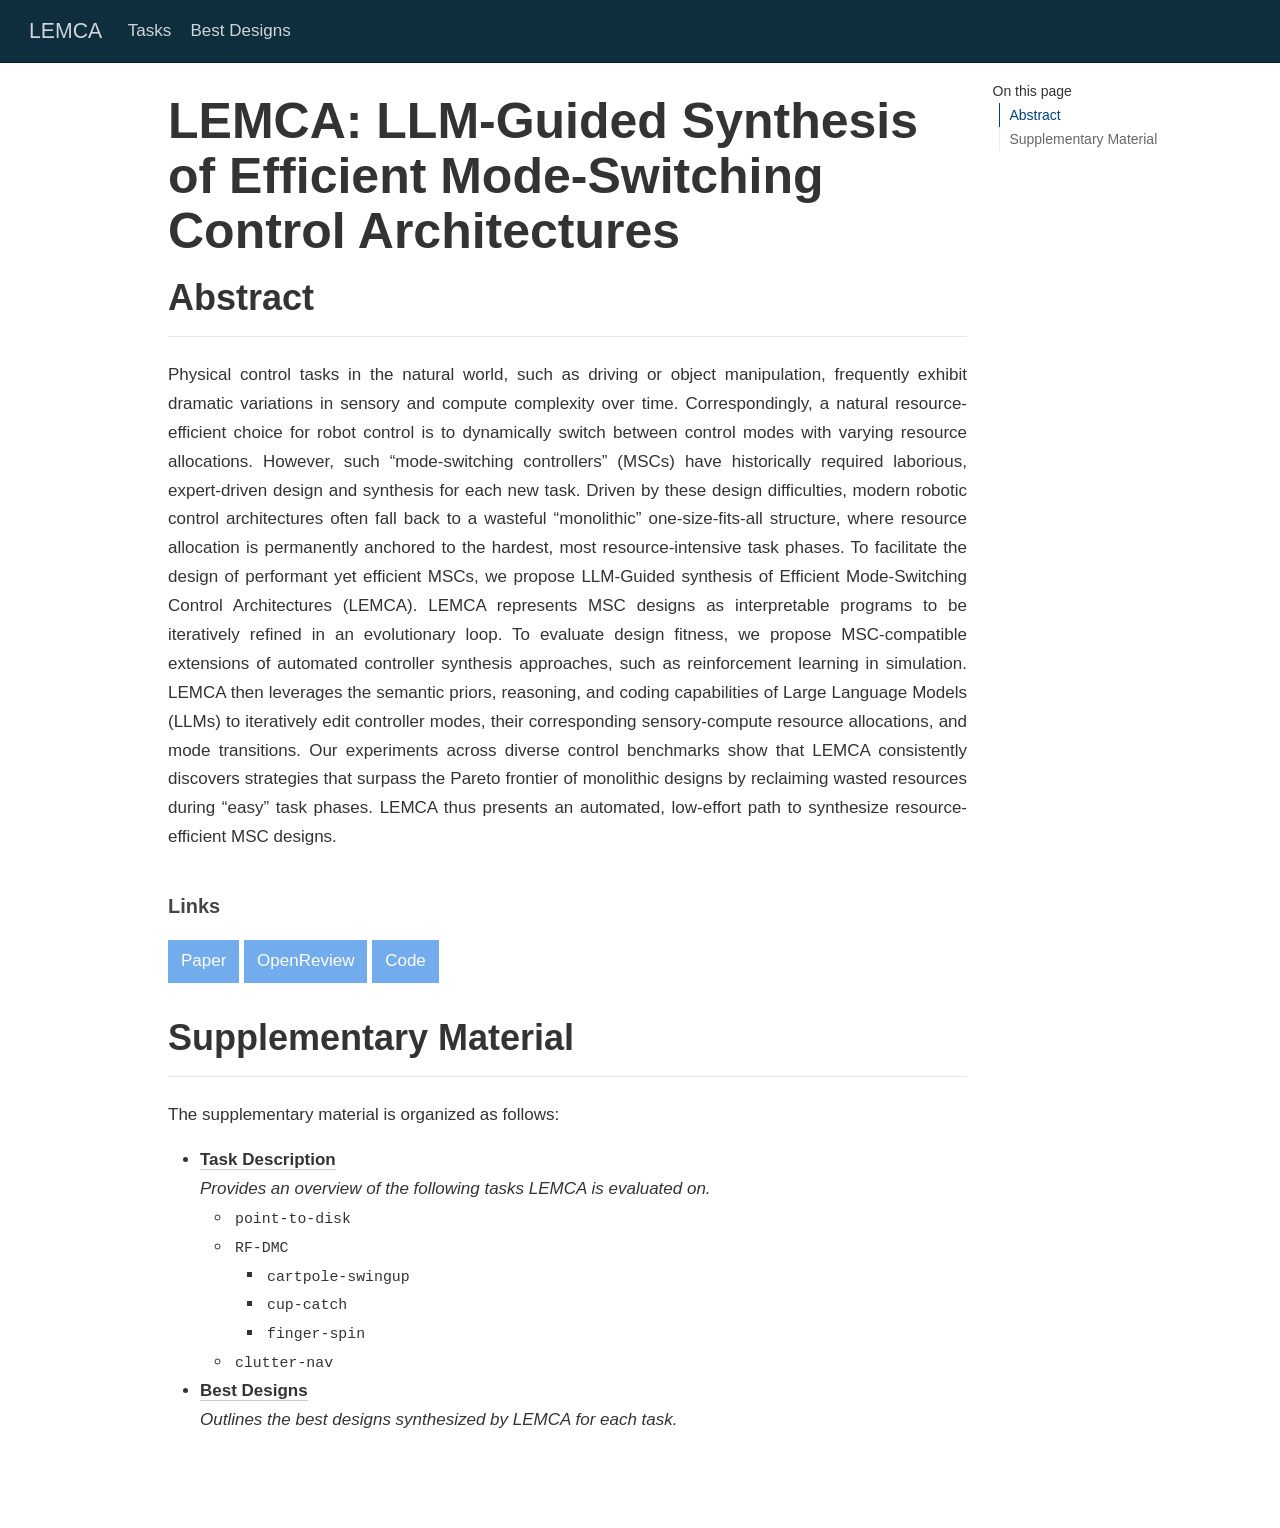
==== commit f1c269bf: "commit content" ====
--- a/docs/index.html
+++ b/docs/index.html
@@ -349,20 +349,20 @@
 </section>
 <section id="supplementary-material" class="level2">
 <h2 class="anchored" data-anchor-id="supplementary-material">Supplementary Material</h2>
-<p>The supplementary material is organized as follows, please click on the links below to navigate to the corresponding sections:</p>
+<p>The supplementary material is organized as follows:</p>
 <ul>
-<li><a href="./tasks/overview.html"><strong>Task Description</strong></a> <br><em>Provides an overview of the following tasks LEMCA is evaluated on. The details of the task dynamics, sensor library, and associated costs are provided. See more at <a href="./tasks/overview.html">link</a>.</em>
+<li><a href="./tasks/overview.html"><strong>Task Description</strong></a> <br><em>Provides an overview of the following tasks LEMCA is evaluated on.</em>
 <ul>
-<li><a href="./tasks/overview.html#point-to-disk"><code>point-to-disk</code></a></li>
-<li><a href="./tasks/overview.html#rf-dmc"><code>RF-DMC</code></a>
+<li><code>point-to-disk</code></li>
+<li><code>RF-DMC</code>
 <ul>
 <li><code>cartpole-swingup</code></li>
 <li><code>cup-catch</code></li>
 <li><code>finger-spin</code></li>
 </ul></li>
-<li><a href="./tasks/overview.html#clutter-nav"><code>clutter-nav</code></a></li>
+<li><code>clutter-nav</code></li>
 </ul></li>
-<li><a href="./designs.html"><strong>Best Designs</strong></a> <br><em>This presents an interactive dashboard to via the best mode-switching controller designs synthesized by LEMCA for each task + performance target. The dashboard outlines the source code of the best design along with its performance metrics and rollouts. View the dashboard at <a href="./designs.html">link</a>.</em></li>
+<li><a href="./designs.html"><strong>Best Designs</strong></a> <br><em>Outlines the best designs synthesized by LEMCA for each task.</em></li>
 </ul>
 
 
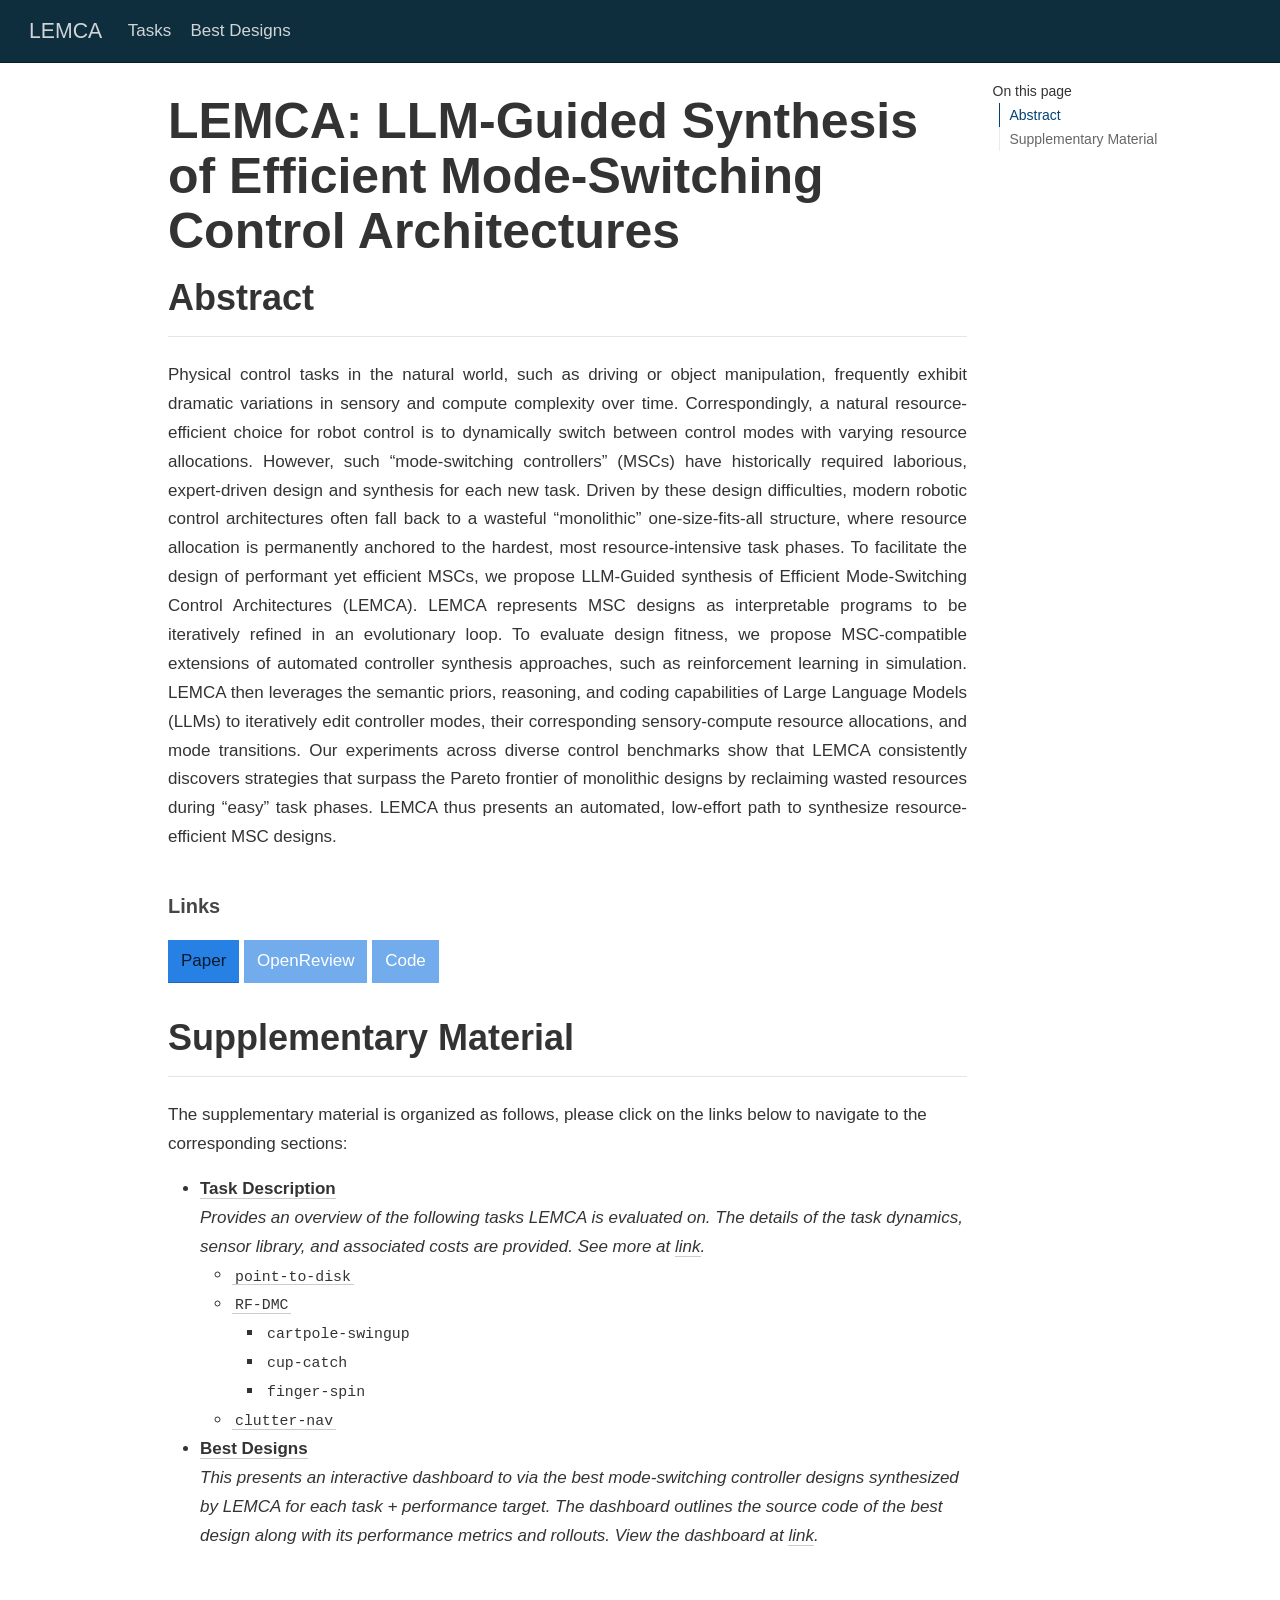
==== commit 48ad13c2: "add link to anonymous paper" ====
--- a/docs/index.html
+++ b/docs/index.html
@@ -344,25 +344,25 @@
 </div>
 <section id="links" class="level3">
 <h3 class="anchored" data-anchor-id="links">Links</h3>
-<p><a href="./" class="btn btn-primary disabled" role="button">Paper</a> <a href="./" class="btn btn-primary disabled" role="button">OpenReview</a> <a href="./" class="btn btn-primary disabled" role="button">Code</a></p>
+<p><a href="assets/full_paper_with_appendix.pdf" class="btn btn-primary" role="button">Paper</a> <a href="./" class="btn btn-primary disabled" role="button">OpenReview</a> <a href="./" class="btn btn-primary disabled" role="button">Code</a></p>
 </section>
 </section>
 <section id="supplementary-material" class="level2">
 <h2 class="anchored" data-anchor-id="supplementary-material">Supplementary Material</h2>
-<p>The supplementary material is organized as follows:</p>
+<p>The supplementary material is organized as follows, please click on the links below to navigate to the corresponding sections:</p>
 <ul>
-<li><a href="./tasks/overview.html"><strong>Task Description</strong></a> <br><em>Provides an overview of the following tasks LEMCA is evaluated on.</em>
+<li><a href="./tasks/overview.html"><strong>Task Description</strong></a> <br><em>Provides an overview of the following tasks LEMCA is evaluated on. The details of the task dynamics, sensor library, and associated costs are provided. See more at <a href="./tasks/overview.html">link</a>.</em>
 <ul>
-<li><code>point-to-disk</code></li>
-<li><code>RF-DMC</code>
+<li><a href="./tasks/overview.html#point-to-disk"><code>point-to-disk</code></a></li>
+<li><a href="./tasks/overview.html#rf-dmc"><code>RF-DMC</code></a>
 <ul>
 <li><code>cartpole-swingup</code></li>
 <li><code>cup-catch</code></li>
 <li><code>finger-spin</code></li>
 </ul></li>
-<li><code>clutter-nav</code></li>
+<li><a href="./tasks/overview.html#clutter-nav"><code>clutter-nav</code></a></li>
 </ul></li>
-<li><a href="./designs.html"><strong>Best Designs</strong></a> <br><em>Outlines the best designs synthesized by LEMCA for each task.</em></li>
+<li><a href="./designs.html"><strong>Best Designs</strong></a> <br><em>This presents an interactive dashboard to via the best mode-switching controller designs synthesized by LEMCA for each task + performance target. The dashboard outlines the source code of the best design along with its performance metrics and rollouts. View the dashboard at <a href="./designs.html">link</a>.</em></li>
 </ul>
 
 
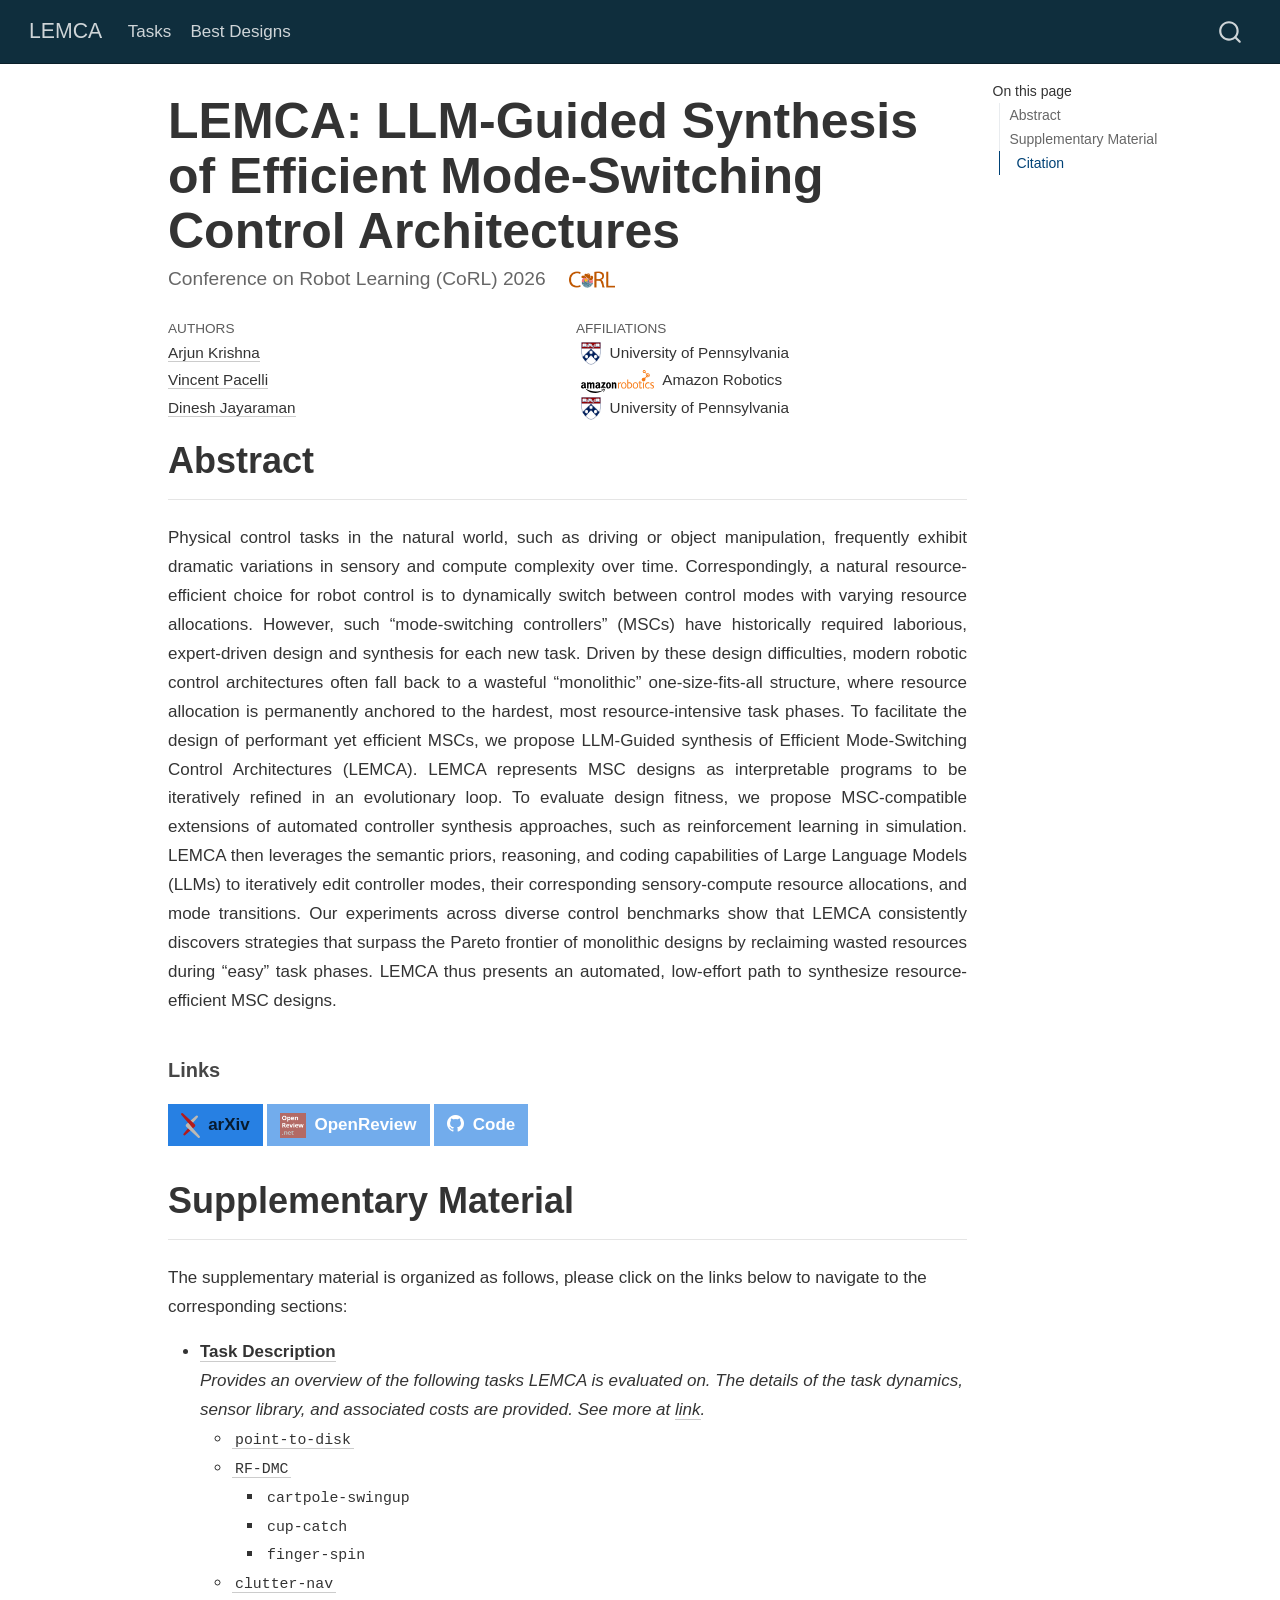
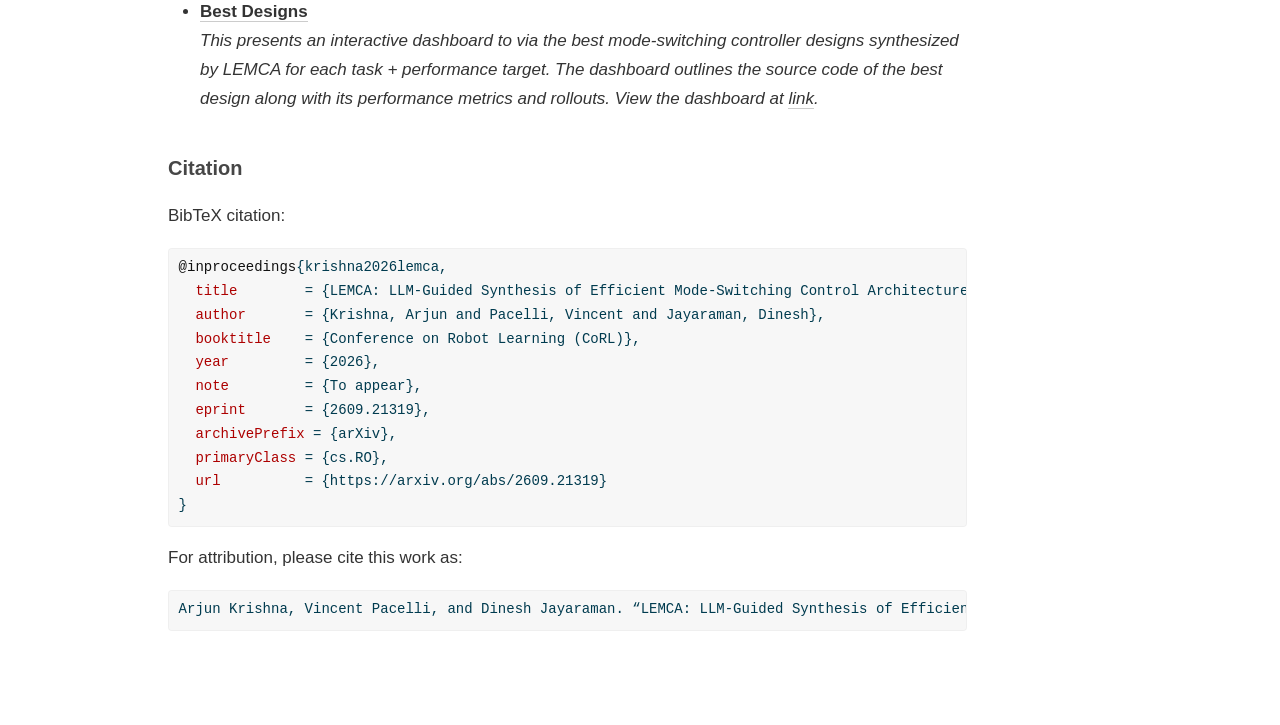
==== commit 282f28d0: "de-anonymize" ====
--- a/docs/index.html
+++ b/docs/index.html
@@ -2,23 +2,67 @@
 <html xmlns="http://www.w3.org/1999/xhtml" lang="en" xml:lang="en"><head>
 
 <meta charset="utf-8">
-<meta name="generator" content="quarto-1.5.56">
+<meta name="generator" content="quarto-1.10.18">
 
 <meta name="viewport" content="width=device-width, initial-scale=1.0, user-scalable=yes">
 
+<meta name="author" content="Arjun Krishna">
+<meta name="author" content="Vincent Pacelli">
+<meta name="author" content="Dinesh Jayaraman">
 
 <title>LEMCA: LLM-Guided Synthesis of Efficient Mode-Switching Control Architectures – LEMCA</title>
 <style>
-code{white-space: pre-wrap;}
+/* Default styles provided by pandoc.
+** See https://pandoc.org/MANUAL.html#variables-for-html for config info.
+*/
 span.smallcaps{font-variant: small-caps;}
-div.columns{display: flex; gap: min(4vw, 1.5em);}
-div.column{flex: auto; overflow-x: auto;}
+div.columns{display: flex; gap: 1.5em;}
+div.column{flex: auto;}
+@media screen {
+div.columns{gap: min(4vw, 1.5em);}
+div.column{overflow-x: auto;}
+}
 div.hanging-indent{margin-left: 1.5em; text-indent: -1.5em;}
 ul.task-list{list-style: none;}
 ul.task-list li input[type="checkbox"] {
   width: 0.8em;
   margin: 0 0.8em 0.2em -1em; /* quarto-specific, see https://github.com/quarto-dev/quarto-cli/issues/4556 */ 
   vertical-align: middle;
+}
+/* CSS for syntax highlighting */
+html { -webkit-text-size-adjust: 100%; }
+pre > code.sourceCode { white-space: pre; position: relative; }
+pre > code.sourceCode > span { display: inline-block; line-height: 1.25; }
+pre > code.sourceCode > span:empty { height: 1.2em; }
+.sourceCode { overflow: visible; }
+code.sourceCode > span { color: inherit; text-decoration: inherit; }
+div.sourceCode { margin: 1em 0; }
+pre.sourceCode { margin: 0; }
+@media screen {
+div.sourceCode { overflow: auto; }
+}
+@media print {
+pre > code.sourceCode { white-space: pre-wrap; }
+pre > code.sourceCode > span { text-indent: -5em; padding-left: 5em; }
+}
+pre.numberSource code
+  { counter-reset: source-line 0; }
+pre.numberSource code > span
+  { position: relative; left: -4em; counter-increment: source-line; }
+pre.numberSource code > span > a:first-child::before
+  { content: counter(source-line);
+    position: relative; left: -1em; text-align: right; vertical-align: baseline;
+    border: none; display: inline-block;
+    -webkit-touch-callout: none; -webkit-user-select: none;
+    -khtml-user-select: none; -moz-user-select: none;
+    -ms-user-select: none; user-select: none;
+    padding: 0 4px; width: 4em;
+  }
+pre.numberSource { margin-left: 3em;  padding-left: 4px; }
+div.sourceCode
+  {   }
+@media screen {
+pre > code.sourceCode > span > a:first-child::before { text-decoration: underline; }
 }
 </style>
 
@@ -31,15 +75,16 @@
 <script src="site_libs/quarto-search/quarto-search.js"></script>
 <meta name="quarto:offset" content="./">
 <link href="./favicon.ico" rel="icon">
-<script src="site_libs/quarto-html/quarto.js"></script>
+<script src="site_libs/quarto-html/quarto.js" type="module"></script>
+<script src="site_libs/quarto-html/tabsets/tabsets.js" type="module"></script>
 <script src="site_libs/quarto-html/popper.min.js"></script>
 <script src="site_libs/quarto-html/tippy.umd.min.js"></script>
 <script src="site_libs/quarto-html/anchor.min.js"></script>
 <link href="site_libs/quarto-html/tippy.css" rel="stylesheet">
-<link href="site_libs/quarto-html/quarto-syntax-highlighting.css" rel="stylesheet" id="quarto-text-highlighting-styles">
+<link href="site_libs/quarto-html/quarto-syntax-highlighting-a20ec67e4eaf1004f696852e93606815.css" rel="stylesheet" id="quarto-text-highlighting-styles">
 <script src="site_libs/bootstrap/bootstrap.min.js"></script>
 <link href="site_libs/bootstrap/bootstrap-icons.css" rel="stylesheet">
-<link href="site_libs/bootstrap/bootstrap.min.css" rel="stylesheet" id="quarto-bootstrap" data-mode="light">
+<link href="site_libs/bootstrap/bootstrap-a05982c9804f3394e81d1e40d9d3588b.min.css" rel="stylesheet" append-hash="true" id="quarto-bootstrap" data-mode="light">
 <script id="quarto-search-options" type="application/json">{
   "location": "navbar",
   "copy-button": false,
@@ -266,7 +311,7 @@
 <link rel="stylesheet" href="styles.css">
 </head>
 
-<body class="nav-fixed">
+<body class="nav-fixed quarto-light">
 
 <div id="quarto-search-results"></div>
   <header id="quarto-header" class="headroom fixed-top">
@@ -311,7 +356,10 @@
   <ul class="collapse">
   <li><a href="#links" id="toc-links" class="nav-link" data-scroll-target="#links">Links</a></li>
   </ul></li>
-  <li><a href="#supplementary-material" id="toc-supplementary-material" class="nav-link" data-scroll-target="#supplementary-material">Supplementary Material</a></li>
+  <li><a href="#supplementary-material" id="toc-supplementary-material" class="nav-link" data-scroll-target="#supplementary-material">Supplementary Material</a>
+  <ul class="collapse">
+  <li><a href="#citation" id="toc-citation" class="nav-link" data-scroll-target="#citation">Citation</a></li>
+  </ul></li>
   </ul>
 </nav>
     </div>
@@ -321,13 +369,43 @@
 <header id="title-block-header" class="quarto-title-block default">
 <div class="quarto-title">
 <h1 class="title">LEMCA: LLM-Guided Synthesis of Efficient Mode-Switching Control Architectures</h1>
+<p class="subtitle lead">Conference on Robot Learning (CoRL) 2026<img src="assets/corl.png" alt="CoRL-logo" style="height: 1.2em; margin-left: 1.2em;"></p>
 </div>
 
 
+<div class="quarto-title-meta-author">
+  <div class="quarto-title-meta-heading">Authors</div>
+  <div class="quarto-title-meta-heading">Affiliations</div>
+  
+    <div class="quarto-title-meta-contents">
+    <p class="author"><a href="https://arjun-krishna.github.io/">Arjun Krishna</a> </p>
+  </div>
+  <div class="quarto-title-meta-contents">
+        <p class="affiliation">
+            <img src="assets/upenn.png" alt="UPenn-logo" style="height: 1.5em; margin-left: 0.3em; margin-right: 0.3em"> University of Pennsylvania
+          </p>
+      </div>
+    <div class="quarto-title-meta-contents">
+    <p class="author"><a href="https://pacel.li/">Vincent Pacelli</a> </p>
+  </div>
+  <div class="quarto-title-meta-contents">
+        <p class="affiliation">
+            <img src="assets/amazon-robotics.svg" alt="Amazon-logo" style="height: 1.5em; margin-left: 0.3em; margin-right: 0.3em"> Amazon Robotics
+          </p>
+      </div>
+    <div class="quarto-title-meta-contents">
+    <p class="author"><a href="https://www.engineering.upenn.edu/~dineshj/">Dinesh Jayaraman</a> </p>
+  </div>
+  <div class="quarto-title-meta-contents">
+        <p class="affiliation">
+            <img src="assets/upenn.png" alt="UPenn-logo" style="height: 1.5em; margin-left: 0.3em; margin-right: 0.3em"> University of Pennsylvania
+          </p>
+      </div>
+  </div>
 
 <div class="quarto-title-meta">
 
-    
+      
   
     
   </div>
@@ -344,7 +422,7 @@
 </div>
 <section id="links" class="level3">
 <h3 class="anchored" data-anchor-id="links">Links</h3>
-<p><a href="assets/full_paper_with_appendix.pdf" class="btn btn-primary" role="button">Paper</a> <a href="./" class="btn btn-primary disabled" role="button">OpenReview</a> <a href="./" class="btn btn-primary disabled" role="button">Code</a></p>
+<p><a href="https://arxiv.org/abs/2609.21319" class="btn btn-primary" role="button"><img src="assets/arxiv-logomark-small.svg" alt="arXiv-logo" style="height: 1.5em; margin-right: 0.5em"><b>arXiv</b></a> <a href="https://openreview.net/forum?id=802PZFmFGd" class="btn btn-primary disabled" role="button"><img src="assets/openreview.png" alt="OpenReview logo" style="height: 1.5em; margin-right: 0.5em"><b>OpenReview</b></a> <a href="./" class="btn btn-primary disabled" role="button"><i class="bi bi-github" aria-hidden="true" style="font-size: 1em; margin-right: 0.5em;"></i><b>Code</b></a></p>
 </section>
 </section>
 <section id="supplementary-material" class="level2">
@@ -364,245 +442,266 @@
 </ul></li>
 <li><a href="./designs.html"><strong>Best Designs</strong></a> <br><em>This presents an interactive dashboard to via the best mode-switching controller designs synthesized by LEMCA for each task + performance target. The dashboard outlines the source code of the best design along with its performance metrics and rollouts. View the dashboard at <a href="./designs.html">link</a>.</em></li>
 </ul>
-
-
+<section id="citation" class="level3">
+<h3 class="anchored" data-anchor-id="citation">Citation</h3>
+<p>BibTeX citation:</p>
+<div class="code-copy-outer-scaffold"><div class="sourceCode" id="cb1"><pre class="sourceCode bibtex code-with-copy"><code class="sourceCode bibtex"><span id="cb1-1"><a href="#cb1-1" aria-hidden="true" tabindex="-1"></a><span class="va">@inproceedings</span>{<span class="ot">krishna2026lemca</span>,</span>
+<span id="cb1-2"><a href="#cb1-2" aria-hidden="true" tabindex="-1"></a>  <span class="dt">title</span>        = {LEMCA: LLM-Guided Synthesis of Efficient Mode-Switching Control Architectures},</span>
+<span id="cb1-3"><a href="#cb1-3" aria-hidden="true" tabindex="-1"></a>  <span class="dt">author</span>       = {Krishna, Arjun and Pacelli, Vincent and Jayaraman, Dinesh},</span>
+<span id="cb1-4"><a href="#cb1-4" aria-hidden="true" tabindex="-1"></a>  <span class="dt">booktitle</span>    = {Conference on Robot Learning (CoRL)},</span>
+<span id="cb1-5"><a href="#cb1-5" aria-hidden="true" tabindex="-1"></a>  <span class="dt">year</span>         = {2026},</span>
+<span id="cb1-6"><a href="#cb1-6" aria-hidden="true" tabindex="-1"></a>  <span class="dt">note</span>         = {To appear},</span>
+<span id="cb1-7"><a href="#cb1-7" aria-hidden="true" tabindex="-1"></a>  <span class="dt">eprint</span>       = {2609.21319},</span>
+<span id="cb1-8"><a href="#cb1-8" aria-hidden="true" tabindex="-1"></a>  <span class="dt">archivePrefix</span> = {arXiv},</span>
+<span id="cb1-9"><a href="#cb1-9" aria-hidden="true" tabindex="-1"></a>  <span class="dt">primaryClass</span> = {cs.RO},</span>
+<span id="cb1-10"><a href="#cb1-10" aria-hidden="true" tabindex="-1"></a>  <span class="dt">url</span>          = {https://arxiv.org/abs/2609.21319}</span>
+<span id="cb1-11"><a href="#cb1-11" aria-hidden="true" tabindex="-1"></a>}</span></code></pre></div><button title="Copy to Clipboard" class="code-copy-button"><i class="bi"></i></button></div>
+<p>For attribution, please cite this work as:</p>
+<div class="code-copy-outer-scaffold"><div class="sourceCode" id="cb2"><pre class="sourceCode txt code-with-copy"><code class="sourceCode default"><span id="cb2-1"><a href="#cb2-1" aria-hidden="true" tabindex="-1"></a>Arjun Krishna, Vincent Pacelli, and Dinesh Jayaraman. “LEMCA: LLM-Guided Synthesis of Efficient Mode-Switching Control Architectures.” In Conference on Robot Learning (CoRL), 2026.</span></code></pre></div><button title="Copy to Clipboard" class="code-copy-button"><i class="bi"></i></button></div>
+
+
+</section>
 </section>
 
 </main> <!-- /main -->
 <script id="quarto-html-after-body" type="application/javascript">
-window.document.addEventListener("DOMContentLoaded", function (event) {
-  const toggleBodyColorMode = (bsSheetEl) => {
-    const mode = bsSheetEl.getAttribute("data-mode");
-    const bodyEl = window.document.querySelector("body");
-    if (mode === "dark") {
-      bodyEl.classList.add("quarto-dark");
-      bodyEl.classList.remove("quarto-light");
-    } else {
-      bodyEl.classList.add("quarto-light");
-      bodyEl.classList.remove("quarto-dark");
+  window.document.addEventListener("DOMContentLoaded", function (event) {
+    const icon = "";
+    const anchorJS = new window.AnchorJS();
+    anchorJS.options = {
+      placement: 'right',
+      icon: icon
+    };
+    anchorJS.add('.anchored');
+    const isCodeAnnotation = (el) => {
+      for (const clz of el.classList) {
+        if (clz.startsWith('code-annotation-')) {                     
+          return true;
+        }
+      }
+      return false;
     }
-  }
-  const toggleBodyColorPrimary = () => {
-    const bsSheetEl = window.document.querySelector("link#quarto-bootstrap");
-    if (bsSheetEl) {
-      toggleBodyColorMode(bsSheetEl);
+    const onCopySuccess = function(e) {
+      // button target
+      const button = e.trigger;
+      // don't keep focus
+      button.blur();
+      // flash "checked"
+      button.classList.add('code-copy-button-checked');
+      var currentTitle = button.getAttribute("title");
+      button.setAttribute("title", "Copied!");
+      let tooltip;
+      if (window.bootstrap) {
+        button.setAttribute("data-bs-toggle", "tooltip");
+        button.setAttribute("data-bs-placement", "left");
+        button.setAttribute("data-bs-title", "Copied!");
+        tooltip = new bootstrap.Tooltip(button, 
+          { trigger: "manual", 
+            customClass: "code-copy-button-tooltip",
+            offset: [0, -8]});
+        tooltip.show();    
+      }
+      setTimeout(function() {
+        if (tooltip) {
+          tooltip.hide();
+          button.removeAttribute("data-bs-title");
+          button.removeAttribute("data-bs-toggle");
+          button.removeAttribute("data-bs-placement");
+        }
+        button.setAttribute("title", currentTitle);
+        button.classList.remove('code-copy-button-checked');
+      }, 1000);
+      // clear code selection
+      e.clearSelection();
     }
-  }
-  toggleBodyColorPrimary();  
-  const icon = "";
-  const anchorJS = new window.AnchorJS();
-  anchorJS.options = {
-    placement: 'right',
-    icon: icon
-  };
-  anchorJS.add('.anchored');
-  const isCodeAnnotation = (el) => {
-    for (const clz of el.classList) {
-      if (clz.startsWith('code-annotation-')) {                     
-        return true;
-      }
-    }
-    return false;
-  }
-  const onCopySuccess = function(e) {
-    // button target
-    const button = e.trigger;
-    // don't keep focus
-    button.blur();
-    // flash "checked"
-    button.classList.add('code-copy-button-checked');
-    var currentTitle = button.getAttribute("title");
-    button.setAttribute("title", "Copied!");
-    let tooltip;
-    if (window.bootstrap) {
-      button.setAttribute("data-bs-toggle", "tooltip");
-      button.setAttribute("data-bs-placement", "left");
-      button.setAttribute("data-bs-title", "Copied!");
-      tooltip = new bootstrap.Tooltip(button, 
-        { trigger: "manual", 
-          customClass: "code-copy-button-tooltip",
-          offset: [0, -8]});
-      tooltip.show();    
-    }
-    setTimeout(function() {
-      if (tooltip) {
-        tooltip.hide();
-        button.removeAttribute("data-bs-title");
-        button.removeAttribute("data-bs-toggle");
-        button.removeAttribute("data-bs-placement");
-      }
-      button.setAttribute("title", currentTitle);
-      button.classList.remove('code-copy-button-checked');
-    }, 1000);
-    // clear code selection
-    e.clearSelection();
-  }
-  const getTextToCopy = function(trigger) {
-      const codeEl = trigger.previousElementSibling.cloneNode(true);
+    const getTextToCopy = function(trigger) {
+      const outerScaffold = trigger.parentElement.cloneNode(true);
+      const codeEl = outerScaffold.querySelector('code');
       for (const childEl of codeEl.children) {
         if (isCodeAnnotation(childEl)) {
           childEl.remove();
         }
       }
       return codeEl.innerText;
-  }
-  const clipboard = new window.ClipboardJS('.code-copy-button:not([data-in-quarto-modal])', {
-    text: getTextToCopy
-  });
-  clipboard.on('success', onCopySuccess);
-  if (window.document.getElementById('quarto-embedded-source-code-modal')) {
-    // For code content inside modals, clipBoardJS needs to be initialized with a container option
-    // TODO: Check when it could be a function (https://github.com/zenorocha/clipboard.js/issues/860)
-    const clipboardModal = new window.ClipboardJS('.code-copy-button[data-in-quarto-modal]', {
-      text: getTextToCopy,
-      container: window.document.getElementById('quarto-embedded-source-code-modal')
+    }
+    const clipboard = new window.ClipboardJS('.code-copy-button:not([data-in-quarto-modal])', {
+      text: getTextToCopy
     });
-    clipboardModal.on('success', onCopySuccess);
-  }
-    var localhostRegex = new RegExp(/^(?:http|https):\/\/localhost\:?[0-9]*\//);
-    var mailtoRegex = new RegExp(/^mailto:/);
-      var filterRegex = new RegExp('/' + window.location.host + '/');
-    var isInternal = (href) => {
-        return filterRegex.test(href) || localhostRegex.test(href) || mailtoRegex.test(href);
+    clipboard.on('success', onCopySuccess);
+    if (window.document.getElementById('quarto-embedded-source-code-modal')) {
+      const clipboardModal = new window.ClipboardJS('.code-copy-button[data-in-quarto-modal]', {
+        text: getTextToCopy,
+        container: window.document.getElementById('quarto-embedded-source-code-modal')
+      });
+      clipboardModal.on('success', onCopySuccess);
     }
-    // Inspect non-navigation links and adorn them if external
- 	var links = window.document.querySelectorAll('a[href]:not(.nav-link):not(.navbar-brand):not(.toc-action):not(.sidebar-link):not(.sidebar-item-toggle):not(.pagination-link):not(.no-external):not([aria-hidden]):not(.dropdown-item):not(.quarto-navigation-tool):not(.about-link)');
-    for (var i=0; i<links.length; i++) {
-      const link = links[i];
-      if (!isInternal(link.href)) {
-        // undo the damage that might have been done by quarto-nav.js in the case of
-        // links that we want to consider external
-        if (link.dataset.originalHref !== undefined) {
-          link.href = link.dataset.originalHref;
-        }
-      }
+      var localhostRegex = new RegExp(/^(?:http|https):\/\/localhost\:?[0-9]*\//);
+      var mailtoRegex = new RegExp(/^mailto:/);
+        var filterRegex = new RegExp('/' + window.location.host + '/');
+      var isInternal = (href) => {
+          return filterRegex.test(href) || localhostRegex.test(href) || mailtoRegex.test(href);
+      }
+      // Inspect non-navigation links and adorn them if external
+     var links = window.document.querySelectorAll('a[href]:not(.nav-link):not(.navbar-brand):not(.toc-action):not(.sidebar-link):not(.sidebar-item-toggle):not(.pagination-link):not(.no-external):not([aria-hidden]):not(.dropdown-item):not(.quarto-navigation-tool):not(.about-link)');
+      for (var i=0; i<links.length; i++) {
+        const link = links[i];
+        if (!isInternal(link.href)) {
+          // undo the damage that might have been done by quarto-nav.js in the case of
+          // links that we want to consider external
+          if (link.dataset.originalHref !== undefined) {
+            link.href = link.dataset.originalHref;
+          }
+        }
+      }
+    function tippyHover(el, contentFn, onTriggerFn, onUntriggerFn) {
+      const config = {
+        allowHTML: true,
+        maxWidth: 500,
+        delay: 100,
+        arrow: false,
+        appendTo: function(el) {
+            return el.parentElement;
+        },
+        interactive: true,
+        interactiveBorder: 10,
+        theme: 'quarto',
+        placement: 'bottom-start',
+      };
+      if (contentFn) {
+        config.content = contentFn;
+      }
+      if (onTriggerFn) {
+        config.onTrigger = onTriggerFn;
+      }
+      if (onUntriggerFn) {
+        config.onUntrigger = onUntriggerFn;
+      }
+      window.tippy(el, config); 
     }
-  function tippyHover(el, contentFn, onTriggerFn, onUntriggerFn) {
-    const config = {
-      allowHTML: true,
-      maxWidth: 500,
-      delay: 100,
-      arrow: false,
-      appendTo: function(el) {
-          return el.parentElement;
-      },
-      interactive: true,
-      interactiveBorder: 10,
-      theme: 'quarto',
-      placement: 'bottom-start',
-    };
-    if (contentFn) {
-      config.content = contentFn;
+    const noterefs = window.document.querySelectorAll('a[role="doc-noteref"]');
+    for (var i=0; i<noterefs.length; i++) {
+      const ref = noterefs[i];
+      tippyHover(ref, function() {
+        // use id or data attribute instead here
+        let href = ref.getAttribute('data-footnote-href') || ref.getAttribute('href');
+        try { href = new URL(href).hash; } catch {}
+        const id = href.replace(/^#\/?/, "");
+        const note = window.document.getElementById(id);
+        if (note) {
+          return note.innerHTML;
+        } else {
+          return "";
+        }
+      });
     }
-    if (onTriggerFn) {
-      config.onTrigger = onTriggerFn;
-    }
-    if (onUntriggerFn) {
-      config.onUntrigger = onUntriggerFn;
-    }
-    window.tippy(el, config); 
-  }
-  const noterefs = window.document.querySelectorAll('a[role="doc-noteref"]');
-  for (var i=0; i<noterefs.length; i++) {
-    const ref = noterefs[i];
-    tippyHover(ref, function() {
-      // use id or data attribute instead here
-      let href = ref.getAttribute('data-footnote-href') || ref.getAttribute('href');
-      try { href = new URL(href).hash; } catch {}
-      const id = href.replace(/^#\/?/, "");
-      const note = window.document.getElementById(id);
-      if (note) {
-        return note.innerHTML;
+    const xrefs = window.document.querySelectorAll('a.quarto-xref');
+    const processXRef = (id, note) => {
+      // Strip column container classes
+      const stripColumnClz = (el) => {
+        el.classList.remove("page-full", "page-columns");
+        if (el.children) {
+          for (const child of el.children) {
+            stripColumnClz(child);
+          }
+        }
+      }
+      stripColumnClz(note)
+      if (id === null || id.startsWith('sec-')) {
+        // Special case sections, only their first couple elements
+        const container = document.createElement("div");
+        if (note.children && note.children.length > 2) {
+          container.appendChild(note.children[0].cloneNode(true));
+          for (let i = 1; i < note.children.length; i++) {
+            const child = note.children[i];
+            if (child.tagName === "P" && child.innerText === "") {
+              continue;
+            } else {
+              container.appendChild(child.cloneNode(true));
+              break;
+            }
+          }
+          if (window.Quarto?.typesetMath) {
+            window.Quarto.typesetMath(container);
+          }
+          return container.innerHTML
+        } else {
+          if (window.Quarto?.typesetMath) {
+            window.Quarto.typesetMath(note);
+          }
+          return note.innerHTML;
+        }
       } else {
-        return "";
-      }
-    });
-  }
-  const xrefs = window.document.querySelectorAll('a.quarto-xref');
-  const processXRef = (id, note) => {
-    // Strip column container classes
-    const stripColumnClz = (el) => {
-      el.classList.remove("page-full", "page-columns");
-      if (el.children) {
-        for (const child of el.children) {
-          stripColumnClz(child);
-        }
-      }
-    }
-    stripColumnClz(note)
-    if (id === null || id.startsWith('sec-')) {
-      // Special case sections, only their first couple elements
-      const container = document.createElement("div");
-      if (note.children && note.children.length > 2) {
-        container.appendChild(note.children[0].cloneNode(true));
-        for (let i = 1; i < note.children.length; i++) {
-          const child = note.children[i];
-          if (child.tagName === "P" && child.innerText === "") {
-            continue;
-          } else {
-            container.appendChild(child.cloneNode(true));
-            break;
-          }
-        }
-        if (window.Quarto?.typesetMath) {
-          window.Quarto.typesetMath(container);
-        }
-        return container.innerHTML
-      } else {
+        // Remove any anchor links if they are present
+        const anchorLink = note.querySelector('a.anchorjs-link');
+        if (anchorLink) {
+          anchorLink.remove();
+        }
         if (window.Quarto?.typesetMath) {
           window.Quarto.typesetMath(note);
         }
-        return note.innerHTML;
-      }
-    } else {
-      // Remove any anchor links if they are present
-      const anchorLink = note.querySelector('a.anchorjs-link');
-      if (anchorLink) {
-        anchorLink.remove();
-      }
-      if (window.Quarto?.typesetMath) {
-        window.Quarto.typesetMath(note);
-      }
-      // TODO in 1.5, we should make sure this works without a callout special case
-      if (note.classList.contains("callout")) {
-        return note.outerHTML;
-      } else {
-        return note.innerHTML;
+        if (note.classList.contains("callout")) {
+          return note.outerHTML;
+        } else {
+          return note.innerHTML;
+        }
       }
     }
-  }
-  for (var i=0; i<xrefs.length; i++) {
-    const xref = xrefs[i];
-    tippyHover(xref, undefined, function(instance) {
-      instance.disable();
-      let url = xref.getAttribute('href');
-      let hash = undefined; 
-      if (url.startsWith('#')) {
-        hash = url;
-      } else {
-        try { hash = new URL(url).hash; } catch {}
-      }
-      if (hash) {
-        const id = hash.replace(/^#\/?/, "");
-        const note = window.document.getElementById(id);
-        if (note !== null) {
-          try {
-            const html = processXRef(id, note.cloneNode(true));
-            instance.setContent(html);
-          } finally {
-            instance.enable();
-            instance.show();
+    for (var i=0; i<xrefs.length; i++) {
+      const xref = xrefs[i];
+      tippyHover(xref, undefined, function(instance) {
+        instance.disable();
+        let url = xref.getAttribute('href');
+        let hash = undefined; 
+        if (url.startsWith('#')) {
+          hash = url;
+        } else {
+          try { hash = new URL(url).hash; } catch {}
+        }
+        if (hash) {
+          const id = hash.replace(/^#\/?/, "");
+          const note = window.document.getElementById(id);
+          if (note !== null) {
+            try {
+              const html = processXRef(id, note.cloneNode(true));
+              instance.setContent(html);
+            } finally {
+              instance.enable();
+              instance.show();
+            }
+          } else {
+            // See if we can fetch this
+            fetch(url.split('#')[0])
+            .then(res => res.text())
+            .then(html => {
+              const parser = new DOMParser();
+              const htmlDoc = parser.parseFromString(html, "text/html");
+              const note = htmlDoc.getElementById(id);
+              if (note !== null) {
+                const html = processXRef(id, note);
+                instance.setContent(html);
+              } 
+            }).finally(() => {
+              instance.enable();
+              instance.show();
+            });
           }
         } else {
-          // See if we can fetch this
-          fetch(url.split('#')[0])
+          // See if we can fetch a full url (with no hash to target)
+          // This is a special case and we should probably do some content thinning / targeting
+          fetch(url)
           .then(res => res.text())
           .then(html => {
             const parser = new DOMParser();
             const htmlDoc = parser.parseFromString(html, "text/html");
-            const note = htmlDoc.getElementById(id);
+            const note = htmlDoc.querySelector('main.content');
             if (note !== null) {
-              const html = processXRef(id, note);
+              // This should only happen for chapter cross references
+              // (since there is no id in the URL)
+              // remove the first header
+              if (note.children.length > 0 && note.children[0].tagName === "HEADER") {
+                note.children[0].remove();
+              }
+              const html = processXRef(null, note);
               instance.setContent(html);
             } 
           }).finally(() => {
@@ -610,185 +709,161 @@
             instance.show();
           });
         }
-      } else {
-        // See if we can fetch a full url (with no hash to target)
-        // This is a special case and we should probably do some content thinning / targeting
-        fetch(url)
-        .then(res => res.text())
-        .then(html => {
-          const parser = new DOMParser();
-          const htmlDoc = parser.parseFromString(html, "text/html");
-          const note = htmlDoc.querySelector('main.content');
-          if (note !== null) {
-            // This should only happen for chapter cross references
-            // (since there is no id in the URL)
-            // remove the first header
-            if (note.children.length > 0 && note.children[0].tagName === "HEADER") {
-              note.children[0].remove();
-            }
-            const html = processXRef(null, note);
-            instance.setContent(html);
-          } 
-        }).finally(() => {
-          instance.enable();
-          instance.show();
-        });
-      }
-    }, function(instance) {
-    });
-  }
-      let selectedAnnoteEl;
-      const selectorForAnnotation = ( cell, annotation) => {
-        let cellAttr = 'data-code-cell="' + cell + '"';
-        let lineAttr = 'data-code-annotation="' +  annotation + '"';
-        const selector = 'span[' + cellAttr + '][' + lineAttr + ']';
-        return selector;
-      }
-      const selectCodeLines = (annoteEl) => {
-        const doc = window.document;
-        const targetCell = annoteEl.getAttribute("data-target-cell");
-        const targetAnnotation = annoteEl.getAttribute("data-target-annotation");
-        const annoteSpan = window.document.querySelector(selectorForAnnotation(targetCell, targetAnnotation));
-        const lines = annoteSpan.getAttribute("data-code-lines").split(",");
-        const lineIds = lines.map((line) => {
-          return targetCell + "-" + line;
-        })
-        let top = null;
-        let height = null;
-        let parent = null;
-        if (lineIds.length > 0) {
-            //compute the position of the single el (top and bottom and make a div)
-            const el = window.document.getElementById(lineIds[0]);
-            top = el.offsetTop;
-            height = el.offsetHeight;
-            parent = el.parentElement.parentElement;
-          if (lineIds.length > 1) {
-            const lastEl = window.document.getElementById(lineIds[lineIds.length - 1]);
-            const bottom = lastEl.offsetTop + lastEl.offsetHeight;
-            height = bottom - top;
-          }
-          if (top !== null && height !== null && parent !== null) {
-            // cook up a div (if necessary) and position it 
-            let div = window.document.getElementById("code-annotation-line-highlight");
-            if (div === null) {
-              div = window.document.createElement("div");
-              div.setAttribute("id", "code-annotation-line-highlight");
-              div.style.position = 'absolute';
-              parent.appendChild(div);
-            }
-            div.style.top = top - 2 + "px";
-            div.style.height = height + 4 + "px";
-            div.style.left = 0;
-            let gutterDiv = window.document.getElementById("code-annotation-line-highlight-gutter");
-            if (gutterDiv === null) {
-              gutterDiv = window.document.createElement("div");
-              gutterDiv.setAttribute("id", "code-annotation-line-highlight-gutter");
-              gutterDiv.style.position = 'absolute';
-              const codeCell = window.document.getElementById(targetCell);
-              const gutter = codeCell.querySelector('.code-annotation-gutter');
-              gutter.appendChild(gutterDiv);
-            }
-            gutterDiv.style.top = top - 2 + "px";
-            gutterDiv.style.height = height + 4 + "px";
-          }
-          selectedAnnoteEl = annoteEl;
-        }
-      };
-      const unselectCodeLines = () => {
-        const elementsIds = ["code-annotation-line-highlight", "code-annotation-line-highlight-gutter"];
-        elementsIds.forEach((elId) => {
-          const div = window.document.getElementById(elId);
-          if (div) {
-            div.remove();
-          }
-        });
-        selectedAnnoteEl = undefined;
-      };
-        // Handle positioning of the toggle
-    window.addEventListener(
-      "resize",
-      throttle(() => {
-        elRect = undefined;
-        if (selectedAnnoteEl) {
-          selectCodeLines(selectedAnnoteEl);
-        }
-      }, 10)
-    );
-    function throttle(fn, ms) {
-    let throttle = false;
-    let timer;
-      return (...args) => {
-        if(!throttle) { // first call gets through
-            fn.apply(this, args);
-            throttle = true;
-        } else { // all the others get throttled
-            if(timer) clearTimeout(timer); // cancel #2
-            timer = setTimeout(() => {
-              fn.apply(this, args);
-              timer = throttle = false;
-            }, ms);
-        }
-      };
-    }
-      // Attach click handler to the DT
-      const annoteDls = window.document.querySelectorAll('dt[data-target-cell]');
-      for (const annoteDlNode of annoteDls) {
-        annoteDlNode.addEventListener('click', (event) => {
-          const clickedEl = event.target;
-          if (clickedEl !== selectedAnnoteEl) {
-            unselectCodeLines();
-            const activeEl = window.document.querySelector('dt[data-target-cell].code-annotation-active');
-            if (activeEl) {
-              activeEl.classList.remove('code-annotation-active');
-            }
-            selectCodeLines(clickedEl);
-            clickedEl.classList.add('code-annotation-active');
-          } else {
-            // Unselect the line
-            unselectCodeLines();
-            clickedEl.classList.remove('code-annotation-active');
-          }
-        });
-      }
-  const findCites = (el) => {
-    const parentEl = el.parentElement;
-    if (parentEl) {
-      const cites = parentEl.dataset.cites;
-      if (cites) {
-        return {
-          el,
-          cites: cites.split(' ')
-        };
-      } else {
-        return findCites(el.parentElement)
-      }
-    } else {
-      return undefined;
-    }
-  };
-  var bibliorefs = window.document.querySelectorAll('a[role="doc-biblioref"]');
-  for (var i=0; i<bibliorefs.length; i++) {
-    const ref = bibliorefs[i];
-    const citeInfo = findCites(ref);
-    if (citeInfo) {
-      tippyHover(citeInfo.el, function() {
-        var popup = window.document.createElement('div');
-        citeInfo.cites.forEach(function(cite) {
-          var citeDiv = window.document.createElement('div');
-          citeDiv.classList.add('hanging-indent');
-          citeDiv.classList.add('csl-entry');
-          var biblioDiv = window.document.getElementById('ref-' + cite);
-          if (biblioDiv) {
-            citeDiv.innerHTML = biblioDiv.innerHTML;
-          }
-          popup.appendChild(citeDiv);
-        });
-        return popup.innerHTML;
+      }, function(instance) {
       });
     }
-  }
-});
-</script>
+        let selectedAnnoteEl;
+        const selectorForAnnotation = ( cell, annotation) => {
+          let cellAttr = 'data-code-cell="' + cell + '"';
+          let lineAttr = 'data-code-annotation="' +  annotation + '"';
+          const selector = 'span[' + cellAttr + '][' + lineAttr + ']';
+          return selector;
+        }
+        const selectCodeLines = (annoteEl) => {
+          const doc = window.document;
+          const targetCell = annoteEl.getAttribute("data-target-cell");
+          const targetAnnotation = annoteEl.getAttribute("data-target-annotation");
+          const annoteSpan = window.document.querySelector(selectorForAnnotation(targetCell, targetAnnotation));
+          const lines = annoteSpan.getAttribute("data-code-lines").split(",");
+          const lineIds = lines.map((line) => {
+            return targetCell + "-" + line;
+          })
+          let top = null;
+          let height = null;
+          let parent = null;
+          if (lineIds.length > 0) {
+              //compute the position of the single el (top and bottom and make a div)
+              const el = window.document.getElementById(lineIds[0]);
+              top = el.offsetTop;
+              height = el.offsetHeight;
+              parent = el.parentElement.parentElement;
+            if (lineIds.length > 1) {
+              const lastEl = window.document.getElementById(lineIds[lineIds.length - 1]);
+              const bottom = lastEl.offsetTop + lastEl.offsetHeight;
+              height = bottom - top;
+            }
+            if (top !== null && height !== null && parent !== null) {
+              // cook up a div (if necessary) and position it 
+              let div = window.document.getElementById("code-annotation-line-highlight");
+              if (div === null) {
+                div = window.document.createElement("div");
+                div.setAttribute("id", "code-annotation-line-highlight");
+                div.style.position = 'absolute';
+                parent.appendChild(div);
+              }
+              div.style.top = top - 2 + "px";
+              div.style.height = height + 4 + "px";
+              div.style.left = 0;
+              let gutterDiv = window.document.getElementById("code-annotation-line-highlight-gutter");
+              if (gutterDiv === null) {
+                gutterDiv = window.document.createElement("div");
+                gutterDiv.setAttribute("id", "code-annotation-line-highlight-gutter");
+                gutterDiv.style.position = 'absolute';
+                const codeCell = window.document.getElementById(targetCell);
+                const gutter = codeCell.querySelector('.code-annotation-gutter');
+                gutter.appendChild(gutterDiv);
+              }
+              gutterDiv.style.top = top - 2 + "px";
+              gutterDiv.style.height = height + 4 + "px";
+            }
+            selectedAnnoteEl = annoteEl;
+          }
+        };
+        const unselectCodeLines = () => {
+          const elementsIds = ["code-annotation-line-highlight", "code-annotation-line-highlight-gutter"];
+          elementsIds.forEach((elId) => {
+            const div = window.document.getElementById(elId);
+            if (div) {
+              div.remove();
+            }
+          });
+          selectedAnnoteEl = undefined;
+        };
+          // Handle positioning of the toggle
+      window.addEventListener(
+        "resize",
+        throttle(() => {
+          elRect = undefined;
+          if (selectedAnnoteEl) {
+            selectCodeLines(selectedAnnoteEl);
+          }
+        }, 10)
+      );
+      function throttle(fn, ms) {
+      let throttle = false;
+      let timer;
+        return (...args) => {
+          if(!throttle) { // first call gets through
+              fn.apply(this, args);
+              throttle = true;
+          } else { // all the others get throttled
+              if(timer) clearTimeout(timer); // cancel #2
+              timer = setTimeout(() => {
+                fn.apply(this, args);
+                timer = throttle = false;
+              }, ms);
+          }
+        };
+      }
+        // Attach click handler to the DT
+        const annoteDls = window.document.querySelectorAll('dt[data-target-cell]');
+        for (const annoteDlNode of annoteDls) {
+          annoteDlNode.addEventListener('click', (event) => {
+            const clickedEl = event.target;
+            if (clickedEl !== selectedAnnoteEl) {
+              unselectCodeLines();
+              const activeEl = window.document.querySelector('dt[data-target-cell].code-annotation-active');
+              if (activeEl) {
+                activeEl.classList.remove('code-annotation-active');
+              }
+              selectCodeLines(clickedEl);
+              clickedEl.classList.add('code-annotation-active');
+            } else {
+              // Unselect the line
+              unselectCodeLines();
+              clickedEl.classList.remove('code-annotation-active');
+            }
+          });
+        }
+    const findCites = (el) => {
+      const parentEl = el.parentElement;
+      if (parentEl) {
+        const cites = parentEl.dataset.cites;
+        if (cites) {
+          return {
+            el,
+            cites: cites.split(' ')
+          };
+        } else {
+          return findCites(el.parentElement)
+        }
+      } else {
+        return undefined;
+      }
+    };
+    var bibliorefs = window.document.querySelectorAll('a[role="doc-biblioref"]');
+    for (var i=0; i<bibliorefs.length; i++) {
+      const ref = bibliorefs[i];
+      const citeInfo = findCites(ref);
+      if (citeInfo) {
+        tippyHover(citeInfo.el, function() {
+          var popup = window.document.createElement('div');
+          citeInfo.cites.forEach(function(cite) {
+            var citeDiv = window.document.createElement('div');
+            citeDiv.classList.add('hanging-indent');
+            citeDiv.classList.add('csl-entry');
+            var biblioDiv = window.document.getElementById('ref-' + cite);
+            if (biblioDiv) {
+              citeDiv.innerHTML = biblioDiv.innerHTML;
+            }
+            popup.appendChild(citeDiv);
+          });
+          return popup.innerHTML;
+        });
+      }
+    }
+  });
+  </script>
 </div> <!-- /content -->
 
 
--- a/docs/site_libs/quarto-html/quarto-syntax-highlighting-a20ec67e4eaf1004f696852e93606815.css
+++ b/docs/site_libs/quarto-html/quarto-syntax-highlighting-a20ec67e4eaf1004f696852e93606815.css
@@ -0,0 +1,236 @@
+/* quarto syntax highlight colors */
+:root {
+  --quarto-hl-ot-color: #003B4F;
+  --quarto-hl-at-color: #657422;
+  --quarto-hl-ss-color: #20794D;
+  --quarto-hl-an-color: #5E5E5E;
+  --quarto-hl-fu-color: #4758AB;
+  --quarto-hl-st-color: #20794D;
+  --quarto-hl-cf-color: #003B4F;
+  --quarto-hl-op-color: #5E5E5E;
+  --quarto-hl-er-color: #AD0000;
+  --quarto-hl-bn-color: #AD0000;
+  --quarto-hl-al-color: #AD0000;
+  --quarto-hl-va-color: #111111;
+  --quarto-hl-bu-color: inherit;
+  --quarto-hl-ex-color: inherit;
+  --quarto-hl-pp-color: #AD0000;
+  --quarto-hl-in-color: #5E5E5E;
+  --quarto-hl-vs-color: #20794D;
+  --quarto-hl-wa-color: #5E5E5E;
+  --quarto-hl-do-color: #5E5E5E;
+  --quarto-hl-im-color: #00769E;
+  --quarto-hl-ch-color: #20794D;
+  --quarto-hl-dt-color: #AD0000;
+  --quarto-hl-fl-color: #AD0000;
+  --quarto-hl-co-color: #5E5E5E;
+  --quarto-hl-cv-color: #5E5E5E;
+  --quarto-hl-cn-color: #8f5902;
+  --quarto-hl-sc-color: #5E5E5E;
+  --quarto-hl-dv-color: #AD0000;
+  --quarto-hl-kw-color: #003B4F;
+}
+
+/* other quarto variables */
+:root {
+  --quarto-font-monospace: "SFMono-Regular", Menlo, Monaco, Consolas, "Liberation Mono", "Courier New", monospace;
+}
+
+/* syntax highlight based on Pandoc's rules */
+pre > code.sourceCode > span {
+  color: #003B4F;
+}
+
+code.sourceCode > span {
+  color: #003B4F;
+}
+
+div.sourceCode,
+div.sourceCode pre.sourceCode {
+  color: #003B4F;
+}
+
+/* Normal */
+code span {
+  color: #003B4F;
+}
+
+/* Alert */
+code span.al {
+  color: #AD0000;
+  font-style: inherit;
+}
+
+/* Annotation */
+code span.an {
+  color: #5E5E5E;
+  font-style: inherit;
+}
+
+/* Attribute */
+code span.at {
+  color: #657422;
+  font-style: inherit;
+}
+
+/* BaseN */
+code span.bn {
+  color: #AD0000;
+  font-style: inherit;
+}
+
+/* BuiltIn */
+code span.bu {
+  font-style: inherit;
+}
+
+/* ControlFlow */
+code span.cf {
+  color: #003B4F;
+  font-weight: bold;
+  font-style: inherit;
+}
+
+/* Char */
+code span.ch {
+  color: #20794D;
+  font-style: inherit;
+}
+
+/* Constant */
+code span.cn {
+  color: #8f5902;
+  font-style: inherit;
+}
+
+/* Comment */
+code span.co {
+  color: #5E5E5E;
+  font-style: inherit;
+}
+
+/* CommentVar */
+code span.cv {
+  color: #5E5E5E;
+  font-style: italic;
+}
+
+/* Documentation */
+code span.do {
+  color: #5E5E5E;
+  font-style: italic;
+}
+
+/* DataType */
+code span.dt {
+  color: #AD0000;
+  font-style: inherit;
+}
+
+/* DecVal */
+code span.dv {
+  color: #AD0000;
+  font-style: inherit;
+}
+
+/* Error */
+code span.er {
+  color: #AD0000;
+  font-style: inherit;
+}
+
+/* Extension */
+code span.ex {
+  font-style: inherit;
+}
+
+/* Float */
+code span.fl {
+  color: #AD0000;
+  font-style: inherit;
+}
+
+/* Function */
+code span.fu {
+  color: #4758AB;
+  font-style: inherit;
+}
+
+/* Import */
+code span.im {
+  color: #00769E;
+  font-style: inherit;
+}
+
+/* Information */
+code span.in {
+  color: #5E5E5E;
+  font-style: inherit;
+}
+
+/* Keyword */
+code span.kw {
+  color: #003B4F;
+  font-weight: bold;
+  font-style: inherit;
+}
+
+/* Operator */
+code span.op {
+  color: #5E5E5E;
+  font-style: inherit;
+}
+
+/* Other */
+code span.ot {
+  color: #003B4F;
+  font-style: inherit;
+}
+
+/* Preprocessor */
+code span.pp {
+  color: #AD0000;
+  font-style: inherit;
+}
+
+/* SpecialChar */
+code span.sc {
+  color: #5E5E5E;
+  font-style: inherit;
+}
+
+/* SpecialString */
+code span.ss {
+  color: #20794D;
+  font-style: inherit;
+}
+
+/* String */
+code span.st {
+  color: #20794D;
+  font-style: inherit;
+}
+
+/* Variable */
+code span.va {
+  color: #111111;
+  font-style: inherit;
+}
+
+/* VerbatimString */
+code span.vs {
+  color: #20794D;
+  font-style: inherit;
+}
+
+/* Warning */
+code span.wa {
+  color: #5E5E5E;
+  font-style: italic;
+}
+
+.prevent-inlining {
+  content: "</";
+}
+
+/*# sourceMappingURL=d0d3718c79136a2b4b4ba4ccf1111b03.css.map */
